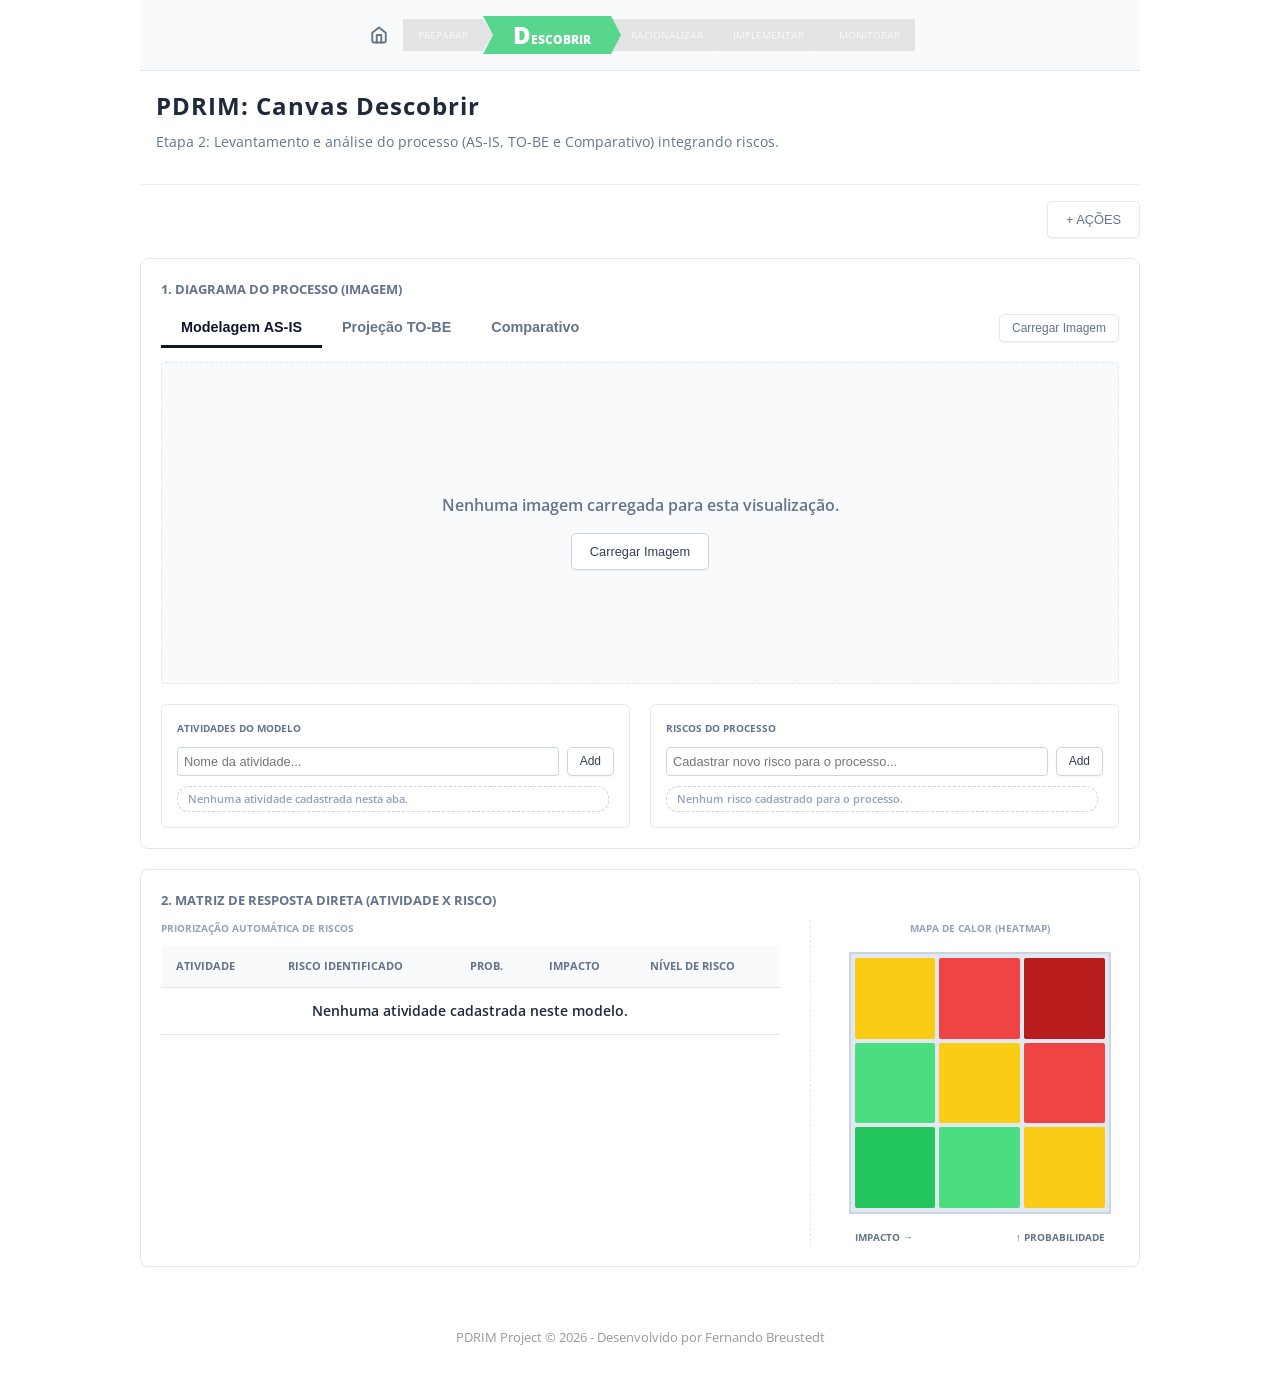
==== descobrir.html @ 2c753af5 "Include Descobrir artefact." ====
<!DOCTYPE html>
<html lang="pt-br">
<head>
    <meta charset="UTF-8">
    <meta name="viewport" content="width=device-width, initial-scale=1.0">
    <title>PDRIM - Canvas Descobrir</title>
    <link rel="stylesheet" href="css/style.css">
    <link href="https://fonts.googleapis.com/css2?family=Segoe+UI&family=Open+Sans:wght@300;400;600&display=swap" rel="stylesheet">
</head>
<body>
    <nav class="breadcrumbs">
        <a href="index.html" class="bc-home" title="Página Inicial">
            <svg width="18" height="18" viewBox="0 0 24 24" fill="none" stroke="currentColor" stroke-width="2.5" stroke-linecap="round" stroke-linejoin="round"><path d="M3 9l9-7 9 7v11a2 2 0 0 1-2 2H5a2 2 0 0 1-2-2z"></path><polyline points="9 22 9 12 15 12 15 22"></polyline></svg>
        </a>
        <a href="preparar.html" class="bc-step">Preparar</a>
        <span class="bc-step active">Descobrir</span>
        <a href="racionalizar.html" class="bc-step">Racionalizar</a>
        <a href="implementar.html" class="bc-step">Implementar</a>
        <a href="monitorar.html" class="bc-step">Monitorar</a>
    </nav>

    <header>
        <div class="header-title-container">
            <div>
                <h1>PDRIM: Canvas Descobrir</h1>
                <p>Etapa 2: Levantamento e análise do processo (AS-IS, TO-BE e Comparativo) integrando riscos.</p>
                <p id="header-initiative-name">Iniciativa: <span id="header-initiative-text"></span></p>
            </div>
        </div>
    </header>

    <main class="container">
        <div class="header-controls no-print" id="non-printable-controls">
            <div class="button-group">
                <input type="file" id="import-json-file" accept=".json" style="display:none" onchange="importJSON(event)">
                <div class="dropdown">
                    <button class="btn-main btn-secondary" onclick="toggleDropdown(event)">+ AÇÕES</button>
                    <div class="dropdown-content" id="otherActionsDropdown">
                        <a href="#" onclick="document.getElementById('import-json-file').click(); return false;">Importar Artefato</a>
                        <a href="#" onclick="exportJSON(); return false;">Exportar Artefato</a>
                        <a href="#" onclick="printPage(); return false;">Gerar PDF</a>
                        <a href="#" onclick="zerarArtefato(); return false;" style="color: var(--danger);">Zerar Artefato</a>
                    </div>
                </div>
            </div>
        </div>

        <section class="section full-width mt-20" id="sec-diagram">
            <div class="section-title" style="margin-bottom: 10px;">1. Diagrama do Processo (Imagem)</div>
            
            <div style="display: flex; justify-content: space-between; align-items: center; margin-bottom: 15px;">
                <div class="view-switcher view-switcher-compact no-print" style="margin: 0; border: none;">
                    <button id="btn-view-asis" class="view-tab active" onclick="switchImgView('as-is')">Modelagem AS-IS</button>
                    <button id="btn-view-tobe" class="view-tab" onclick="switchImgView('to-be')">Projeção TO-BE</button>
                    <button id="btn-view-comp" class="view-tab" onclick="switchImgView('compare')">Comparativo</button>
                </div>
                
                <div class="button-group no-print" id="img-mode-controls">
                    <input type="file" id="img-file" accept="image/*" style="display:none" onchange="importImage(event)">
                    <button class="btn-main btn-secondary" style="padding: 6px 12px; font-size: 0.75rem;" onclick="document.getElementById('img-file').click()">Carregar Imagem</button>
                    <button id="btn-remove-img" class="btn-main btn-danger" style="padding: 6px 12px; font-size: 0.75rem; display: none;" onclick="clearImage()">Remover Imagem</button>
                </div>
            </div>
            
            <div id="img-wrapper" style="position: relative; min-height: 300px; border: 1px dashed var(--border-color); background: #f8fafc; border-radius: 4px; overflow: hidden; display: flex; align-items: center; justify-content: center; padding: 10px;">
                <div id="img-overlay-empty" style="text-align: center;">
                    <p style="color: #64748b; font-weight: 600; margin-bottom: 15px;">Nenhuma imagem carregada para esta visualização.</p>
                    <button class="btn-main" style="margin: 0 auto;" onclick="document.getElementById('img-file').click()">Carregar Imagem</button>
                </div>
                <img id="img-display" style="max-width: 100%; max-height: 600px; display: none; object-fit: contain; box-shadow: 0 4px 6px rgba(0,0,0,0.1);" />
            </div>

            <div class="grid-2-cols gap-20 mt-20">
                <div class="help-box" style="margin-top: 0; background: #fff; border: 1px solid var(--border-color);">
                    <div style="display: flex; justify-content: space-between; align-items: center; margin-bottom: 10px;">
                        <b class="field-label" id="activity-panel-title" style="margin-bottom: 0;">Atividades do Modelo</b>
                        <button class="btn-edit-action" id="btn-back-to-activities" style="display: none;" onclick="selectRisk(null)">Ver Todas</button>
                    </div>
                    <div id="activity-add-wrapper" class="input-row no-print" style="margin-bottom: 10px;">
                        <input type="text" id="new-activity-desc" placeholder="Nome da atividade..." class="flex-1" style="padding: 6px; border: 1px solid #cbd5e1; border-radius: 4px; font-size: 0.8rem;" onkeypress="if(event.key==='Enter') addActivity()">
                        <button class="btn-main" style="padding: 6px 12px; font-size: 0.75rem;" onclick="addActivity()">Add</button>
                    </div>
                    <div id="activity-list" class="item-list" style="max-height: 300px; overflow-y: auto; padding-right: 5px;">
                        <span class="empty-msg">Nenhuma atividade cadastrada nesta aba.</span>
                    </div>
                </div>
                <div class="help-box" style="margin-top: 0; background: #fff; border: 1px solid var(--border-color);">
                    <div style="display: flex; justify-content: space-between; align-items: center; margin-bottom: 10px;">
                        <b class="field-label" id="risk-panel-title" style="margin-bottom: 0;">Riscos do Processo</b>
                        <button class="btn-edit-action" id="btn-back-to-bank" style="display: none;" onclick="selectActivity(null)">Ver Todos</button>
                    </div>
                    
                    <div id="risk-bank-container">
                        <div class="input-row no-print" style="margin-bottom: 10px;">
                            <input type="text" id="new-global-risk-desc" placeholder="Cadastrar novo risco para o processo..." class="flex-1" style="padding: 6px; border: 1px solid #cbd5e1; border-radius: 4px; font-size: 0.8rem;" onkeypress="if(event.key==='Enter') addGlobalRisk()">
                            <button class="btn-main" style="padding: 6px 12px; font-size: 0.75rem;" onclick="addGlobalRisk()">Add</button>
                        </div>
                        <div id="global-risk-list" class="item-list" style="max-height: 270px; overflow-y: auto; padding-right: 5px;"></div>
                    </div>

                    <div id="risk-activity-container" style="display: none;">
                        <div style="display: flex; flex-direction: column; gap: 8px; margin-bottom: 10px;">
                            <label style="font-size: 0.75rem; color: #475569; display: flex; align-items: center; gap: 5px; cursor: pointer; font-weight: 600;">
                                <input type="checkbox" id="chk-no-risk" onchange="toggleNoRisk()">
                                Esta atividade NÃO possui riscos
                            </label>
                            <div id="risk-add-wrapper" style="display: flex; flex-direction: column; gap: 8px;">
                                <div class="input-row no-print" style="margin-bottom: 0;">
                                    <input type="text" id="new-risk-desc" placeholder="Cadastrar e vincular novo risco..." class="flex-1" style="padding: 6px; border: 1px solid #cbd5e1; border-radius: 4px; font-size: 0.8rem;" onkeypress="if(event.key==='Enter') addRisk()">
                                    <button class="btn-main" style="padding: 6px 12px; font-size: 0.75rem;" onclick="addRisk()">Novo</button>
                                </div>
                                <div class="input-row no-print" style="margin-bottom: 0;">
                                    <select id="existing-risk-sel" class="flex-1" style="padding: 6px; border: 1px solid #cbd5e1; border-radius: 4px; font-size: 0.8rem;"></select>
                                    <button class="btn-main btn-secondary" style="padding: 6px 12px; font-size: 0.75rem;" onclick="associateRisk()">Vincular</button>
                                </div>
                            </div>
                        </div>
                        <div id="risk-list" class="item-list" style="max-height: 270px; overflow-y: auto; padding-right: 5px;"></div>
                    </div>
                </div>
            </div>
        </section>

        <section class="section full-width mt-20" id="sec-matrix">
            <div class="section-title" style="margin-bottom: 10px;">2. Matriz de Resposta Direta (Atividade X Risco)</div>
            
            <div style="display: grid; grid-template-columns: 2fr 1fr; gap: 30px;">
                <div style="overflow-x: auto;">
                    <b class="field-label-light">Priorização Automática de Riscos</b>
                    <table class="actions-table mt-5">
                        <thead>
                            <tr>
                                <th>Atividade</th>
                                <th>Risco Identificado</th>
                                <th>Prob.</th>
                                <th>Impacto</th>
                                <th>Nível de Risco</th>
                            </tr>
                        </thead>
                        <tbody id="matrix-body"></tbody>
                    </table>
                </div>
                
                <div style="text-align: center; border-left: 1px dashed var(--border-color); padding-left: 30px;">
                    <b class="field-label-light">Mapa de Calor (Heatmap)</b>
                    <div id="heatmap-container" style="display: grid; grid-template-columns: repeat(3, 1fr); grid-template-rows: repeat(3, 1fr); gap: 4px; background: #e2e8f0; border: 2px solid #cbd5e1; padding: 4px; aspect-ratio: 1/1; width: 100%; max-width: 250px; margin: 15px auto;">
                    </div>
                    <div style="display: flex; justify-content: space-between; font-size: 0.65rem; color: #64748b; font-weight: 700; max-width: 250px; margin: 5px auto 0;">
                        <span>IMPACTO &rarr;</span>
                        <span>&uarr; PROBABILIDADE</span>
                    </div>
                </div>
            </div>
        </section>
    </main>

    <footer>
        <p>PDRIM Project &copy; 2026 - Desenvolvido por Fernando Breustedt</p>
    </footer>

    <script src="js/descobrir.js"></script>
</body>
</html>
---- css/style.css ----
:root {
    --bg-color: #ffffff;
    --bg-color: #ffffff;
    --text-color: #555;
    --pastel-blue: #d6eaf8;
    --pastel-green: #e9f7ef;
    --pastel-yellow: #fef9e7;
    --pastel-red: #fdedec;
    --pastel-purple: #f5eef8;
    --primary-soft: #aeb6bf;

    /* Variáveis do Módulo Racionalizar */
    --border-color: #e2e8f0;
    --text-main: #1e293b;
    --dark-accent: #0f172a;
    --color-capacitacao: #f1f5f9;
    --color-mudanca: #fffbeb;
    --color-tecnologia: #eff6ff;
    --color-implantacao: #f0fdf4;
    --color-riscos: #fef2f2;
    --color-metas: #faf5ff;

    /* Cores PDRIM Breadcrumbs */
    --color-p: #5dade2; --color-p-light: #85c1e9;
    --color-d: #58d68d; --color-d-light: #82e0aa;
    --color-r: #f4d03f; --color-r-light: #f7dc6f;
    --color-i: #ec7063; --color-i-light: #f1948a;
    --color-m: #af7ac5; --color-m-light: #c39bd3;
    --color-future: #cbd5e1;

    /* Variáveis do Módulo Preparar */
    --primary: #334155; --accent: #2563eb; --border: #e2e8f0;
    --text: #1e293b; --danger: #991b1b; --success: #166534;

    /* Cores PDRIM Breadcrumbs */
    --color-p: #5dade2; --color-p-light: #85c1e9;
    --color-d: #58d68d; --color-d-light: #82e0aa;
    --color-r: #f4d03f; --color-r-light: #f7dc6f;
    --color-i: #ec7063; --color-i-light: #f1948a;
    --color-m: #af7ac5; --color-m-light: #c39bd3;
    --color-future: #cbd5e1;

    /* Variáveis do Módulo Preparar */
    --primary: #334155; --accent: #2563eb; --border: #e2e8f0;
    --text: #1e293b; --danger: #991b1b; --success: #166534;
}

body {
    font-family: 'Open Sans', sans-serif;
    background-color: var(--bg-color);
    color: var(--text-color);
    margin: 0;
    line-height: 1.6;
}

.container {
    min-width: 600px;
    max-width: 1000px;
    margin: auto;
    padding: 1rem;
}

.container {
    min-width: 600px;
    max-width: 1000px;
    margin: auto;
    padding: 1rem;
}

/* =========================================
   1. LAYOUT GERAL E NAVEGAÇÃO
   ========================================= */
.breadcrumbs {
    display: flex;
    align-items: center;
    justify-content: center;
    padding: 16px 1rem;
    justify-content: center;
    padding: 16px 1rem;
    background-color: #f8fafc;
    border-bottom: 1px solid var(--border-color);
    overflow-x: auto;
    max-width: 1000px;
    margin: 0 auto;
    box-sizing: border-box;
}

.bc-home {
    display: flex;
    align-items: center;
    justify-content: center;
    padding: 0 5px;
    color: #64748b;
    transition: color 0.2s;
    z-index: 10;
}
.bc-home:hover { color: var(--accent); }

.bc-step {
    position: relative;
    display: block;
    line-height: 32px;
    text-align: center;
    height: 32px;
    padding: 0 20px;
    margin-left: -10px;
    color: rgba(255, 255, 255, 0.85) !important;
    text-decoration: none !important;
    font-size: 0.65rem;
    font-weight: 600;
    text-transform: uppercase;
    clip-path: polygon(0 0, calc(100% - 10px) 0, 100% 50%, calc(100% - 10px) 100%, 0 100%, 10px 50%);
    transition: all 0.3s;
    white-space: nowrap;
    filter: saturate(0.6) opacity(0.85);
}

/* Forma de encaixe exato e empilhamento via z-index */
.bc-step:nth-child(2) { z-index: 5; padding: 0 25px 0 15px; margin-left: 10px; clip-path: polygon(0 0, calc(100% - 10px) 0, 100% 50%, calc(100% - 10px) 100%, 0 100%); background-color: var(--color-p-light); }
.bc-step:nth-child(3) { z-index: 4; background-color: var(--color-d-light); }
.bc-step:nth-child(4) { z-index: 3; background-color: var(--color-r-light); }
.bc-step:nth-child(5) { z-index: 2; background-color: var(--color-i-light); }
.bc-step:nth-child(6) { z-index: 1; padding: 0 15px 0 25px; clip-path: polygon(0 0, 100% 0, 100% 100%, 0 100%, 10px 50%); background-color: var(--color-m-light); }

/* Lógica de Cores por Etapa e Estado */
a.bc-step:hover { filter: saturate(1) opacity(1); color: #ffffff !important; }

.bc-step.active:nth-child(2) { background-color: var(--color-p); }
.bc-step.active:nth-child(3) { background-color: var(--color-d); }
.bc-step.active:nth-child(4) { background-color: var(--color-r); }
.bc-step.active:nth-child(5) { background-color: var(--color-i); }
.bc-step.active:nth-child(6) { background-color: var(--color-m); }

.bc-step.active {
    filter: saturate(1) opacity(1) drop-shadow(0px 4px 6px rgba(0,0,0,0.4));
    color: #ffffff !important;
    font-weight: 800;
    z-index: 10 !important;
    height: 38px;
    line-height: 38px;
    padding-left: 30px !important;
    padding-right: 30px !important;
    font-size: 0.75rem;
}

.bc-step.active::first-letter {
    font-size: 1.5rem;
}

/* Etapas sem dados e inativas */
.bc-step:not(.active):not(.has-data) {
    background-color: var(--color-future) !important;
    color: rgba(255, 255, 255, 0.7) !important;
    filter: saturate(0) opacity(0.6);
}
a.bc-step:not(.active):not(.has-data):hover {
    background-color: #94a3b8 !important;
    filter: saturate(0) opacity(0.9);
}
    overflow-x: auto;
    max-width: 1000px;
    margin: 0 auto;
    box-sizing: border-box;
}

.bc-home {
    display: flex;
    align-items: center;
    justify-content: center;
    padding: 0 5px;
    color: #64748b;
    transition: color 0.2s;
    z-index: 10;
}
.bc-home:hover { color: var(--accent); }

.bc-step {
    position: relative;
    display: block;
    line-height: 32px;
    text-align: center;
    height: 32px;
    padding: 0 20px;
    margin-left: -10px;
    color: rgba(255, 255, 255, 0.85) !important;
    text-decoration: none !important;
    font-size: 0.65rem;
    font-weight: 600;
    text-transform: uppercase;
    clip-path: polygon(0 0, calc(100% - 10px) 0, 100% 50%, calc(100% - 10px) 100%, 0 100%, 10px 50%);
    transition: all 0.3s;
    white-space: nowrap;
    filter: saturate(0.6) opacity(0.85);
}

/* Forma de encaixe exato e empilhamento via z-index */
.bc-step:nth-child(2) { z-index: 5; padding: 0 25px 0 15px; margin-left: 10px; clip-path: polygon(0 0, calc(100% - 10px) 0, 100% 50%, calc(100% - 10px) 100%, 0 100%); background-color: var(--color-p-light); }
.bc-step:nth-child(3) { z-index: 4; background-color: var(--color-d-light); }
.bc-step:nth-child(4) { z-index: 3; background-color: var(--color-r-light); }
.bc-step:nth-child(5) { z-index: 2; background-color: var(--color-i-light); }
.bc-step:nth-child(6) { z-index: 1; padding: 0 15px 0 25px; clip-path: polygon(0 0, 100% 0, 100% 100%, 0 100%, 10px 50%); background-color: var(--color-m-light); }

/* Lógica de Cores por Etapa e Estado */
a.bc-step:hover { filter: saturate(1) opacity(1); color: #ffffff !important; }

.bc-step.active:nth-child(2) { background-color: var(--color-p); }
.bc-step.active:nth-child(3) { background-color: var(--color-d); }
.bc-step.active:nth-child(4) { background-color: var(--color-r); }
.bc-step.active:nth-child(5) { background-color: var(--color-i); }
.bc-step.active:nth-child(6) { background-color: var(--color-m); }

.bc-step.active {
    filter: saturate(1) opacity(1) drop-shadow(0px 4px 6px rgba(0,0,0,0.4));
    color: #ffffff !important;
    font-weight: 800;
    z-index: 10 !important;
    height: 38px;
    line-height: 38px;
    padding-left: 30px !important;
    padding-right: 30px !important;
    font-size: 0.75rem;
}

.bc-step.active::first-letter {
    font-size: 1.5rem;
}

/* Etapas sem dados e inativas */
.bc-step:not(.active):not(.has-data) {
    background-color: var(--color-future) !important;
    color: rgba(255, 255, 255, 0.7) !important;
    filter: saturate(0) opacity(0.6);
}
a.bc-step:not(.active):not(.has-data):hover {
    background-color: #94a3b8 !important;
    filter: saturate(0) opacity(0.9);
}

header { text-align: left; padding: 1rem 1rem; background-color: #ffffff; border-bottom: 1px solid #eee; max-width: 1000px; margin: 0 auto; box-sizing: border-box; }
header h1 { margin: 0; color: var(--text-main); font-size: 1.5rem; letter-spacing: 1px; }
header p { margin-top: 5px; font-size: 0.9rem; color: #64748b; }
header #header-initiative-name { margin-bottom: 0; padding-bottom: 0; }
header #header-initiative-name {
    display: none;
    font-weight: 700;
    color: var(--accent);
    margin-top: 5px;
    margin-bottom: 0;
    padding-bottom: 0;
    font-size: 1.1rem;
}

footer {
    text-align: center;
    padding: 2rem;
    font-size: 0.8rem;
    color: #999;
    max-width: 1000px;
    margin: 0 auto;
    box-sizing: border-box;
    max-width: 1000px;
    margin: 0 auto;
    box-sizing: border-box;
}

.page-navigation {
    display: flex;
    justify-content: center;
    align-items: center;
    gap: 20px;
    padding: 10px 0;
    background-color: #fff;
    border-bottom: 1px solid var(--border-color);
}
.btn-nav {
    padding: 8px 16px;
    text-decoration: none;
    font-weight: 600;
    color: var(--text-main);
    border-radius: 5px;
    transition: background-color 0.2s, color 0.2s;
    font-size: 0.85rem;
}
.btn-nav:hover { background-color: #f1f5f9; color: var(--dark-accent); }
.btn-nav.disabled { color: #94a3b8; pointer-events: none; cursor: default; }
.btn-nav.active { color: var(--dark-accent); font-weight: 700; background-color: #f1f5f9; }

/* =========================================
   2. BOTÕES, DROPDOWNS E FORMULÁRIOS COMUNS
   2. BOTÕES, DROPDOWNS E FORMULÁRIOS COMUNS
   ========================================= */
.button-group { display: flex; gap: 10px; flex-wrap: wrap; }
.btn-main { padding: 10px 18px; background: var(--dark-accent); color: white; border: none; border-radius: 5px; font-weight: 100; cursor: pointer; font-size: 0.8rem; display: flex; align-items: center; gap: 8px; transition: opacity 0.3s; text-decoration: none; }
.btn-main { background-color: #ffffff; color: #334155; font-weight: 500; border: 1px solid #cbd5e1; box-shadow: 0 1px 2px rgba(0,0,0,0.05); }
.btn-main:hover { background-color: #e2e8f0; color: #0f172a; border-color: #64748b; opacity: 1; }
.btn-danger { background-color: #ffffff; color: #991b1b; font-weight: 500; border: 1px solid #e2e8f0; box-shadow: 0 1px 2px rgba(0,0,0,0.05); }
.btn-danger:hover { background-color: #fee2e2; color: #7f1d1d; border-color: #f87171; opacity: 1; }
.btn-secondary { background-color: #ffffff; color: #64748b; font-weight: 500; border: 1px solid #e2e8f0; box-shadow: 0 1px 2px rgba(0,0,0,0.05); }
.btn-secondary:hover { background-color: #e2e8f0; color: #334155; border-color: #94a3b8; opacity: 1; }

.btn-edit-action { background: #e2e8f0; border: none; padding: 4px 10px; border-radius: 4px; font-size: 0.65rem; font-weight: 700; cursor: pointer; color: #475569; transition: background 0.2s; }
.btn-edit-action:hover { background: #cbd5e1; }

.dropdown { position: relative; display: inline-block; }
.dropdown-content { display: none; position: absolute; background-color: #fff; min-width: 160px; box-shadow: 0px 8px 16px 0px rgba(0,0,0,0.15); z-index: 10; right: 0; border-radius: 5px; border: 1px solid var(--border-color); overflow: hidden; }
.dropdown { position: relative; display: inline-block; }
.dropdown-content { display: none; position: absolute; background-color: #fff; min-width: 160px; box-shadow: 0px 8px 16px 0px rgba(0,0,0,0.15); z-index: 10; right: 0; border-radius: 5px; border: 1px solid var(--border-color); overflow: hidden; }
.dropdown-content a { color: var(--text-main); padding: 10px 15px; text-decoration: none; display: block; font-size: 0.8rem; font-weight: 600; }
.dropdown-content a:hover { background-color: #f1f5f9; }
.dropdown.show .dropdown-content { display: block; }

/* =========================================
   3. UTILITÁRIOS GLOBAIS E TOASTS
   ========================================= */
.empty-state { text-align: center; padding: 3rem; color: #94a3b8; font-weight: 600; }
.empty-msg { box-shadow: 0 1px 2px rgba(0,0,0,0.05); background: #ffffff; color: #94a3b8; padding: 3px 10px; border-radius: 12px; font-size: 0.7rem; font-weight: 600; display: inline-block; border: 1px dashed #cbd5e1; font-style: normal; }

.hover-trigger { position: relative; }
.hover-trigger .hover-target { position: absolute; top: 8px; right: 8px; z-index: 10; background: rgba(255, 255, 255, 0.95); padding: 4px 6px; border-radius: 4px; box-shadow: 0 2px 4px rgba(0, 0, 0, 0.1); display: flex; gap: 6px; opacity: 0; visibility: hidden; transition: opacity 0.2s, visibility 0.2s; pointer-events: none; }
.hover-trigger:hover .hover-target { opacity: 1; visibility: visible; pointer-events: auto; }

#toast-container { position: fixed; bottom: 20px; right: 20px; z-index: 9999; display: flex; flex-direction: column; gap: 10px; }
.toast { padding: 12px 20px; border-radius: 6px; color: white; font-weight: 600; font-size: 0.85rem; box-shadow: 0 4px 6px rgba(0,0,0,0.1); opacity: 0; transform: translateY(20px); transition: opacity 0.3s, transform 0.3s; display: flex; align-items: center; gap: 10px; }
.toast.show { opacity: 1; transform: translateY(0); }
.toast-error { background-color: #e11d48; }
.toast-warning { background-color: #f59e0b; color: #fff; }
.toast-success { background-color: #10b981; }
.toast-info { background-color: #3b82f6; }
/* =========================================
   3. UTILITÁRIOS GLOBAIS E TOASTS
   ========================================= */
.empty-state { text-align: center; padding: 3rem; color: #94a3b8; font-weight: 600; }
.empty-msg { box-shadow: 0 1px 2px rgba(0,0,0,0.05); background: #ffffff; color: #94a3b8; padding: 3px 10px; border-radius: 12px; font-size: 0.7rem; font-weight: 600; display: inline-block; border: 1px dashed #cbd5e1; font-style: normal; }

.hover-trigger { position: relative; }
.hover-trigger .hover-target { position: absolute; top: 8px; right: 8px; z-index: 10; background: rgba(255, 255, 255, 0.95); padding: 4px 6px; border-radius: 4px; box-shadow: 0 2px 4px rgba(0, 0, 0, 0.1); display: flex; gap: 6px; opacity: 0; visibility: hidden; transition: opacity 0.2s, visibility 0.2s; pointer-events: none; }
.hover-trigger:hover .hover-target { opacity: 1; visibility: visible; pointer-events: auto; }

#toast-container { position: fixed; bottom: 20px; right: 20px; z-index: 9999; display: flex; flex-direction: column; gap: 10px; }
.toast { padding: 12px 20px; border-radius: 6px; color: white; font-weight: 600; font-size: 0.85rem; box-shadow: 0 4px 6px rgba(0,0,0,0.1); opacity: 0; transform: translateY(20px); transition: opacity 0.3s, transform 0.3s; display: flex; align-items: center; gap: 10px; }
.toast.show { opacity: 1; transform: translateY(0); }
.toast-error { background-color: #e11d48; }
.toast-warning { background-color: #f59e0b; color: #fff; }
.toast-success { background-color: #10b981; }
.toast-info { background-color: #3b82f6; }

/* =========================================
   4. COMPONENTES COMPARTILHADOS ENTRE TELAS
      (Abas, Tabelas e Timeline Genérica)
   ========================================= */
/* Abas (Switcher) */
/* =========================================
   4. COMPONENTES COMPARTILHADOS ENTRE TELAS
      (Abas, Tabelas e Timeline Genérica)
   ========================================= */
/* Abas (Switcher) */
.view-switcher { display: flex; border-bottom: 1px solid var(--border-color); margin-top: 20px; }
.view-tab { padding: 10px 20px; cursor: pointer; background: none; border: none; font-size: 0.9rem; font-weight: 600; color: #64748b; border-bottom: 3px solid transparent; margin-bottom: -1px; }
.view-tab.active { color: var(--dark-accent); border-bottom-color: var(--dark-accent); }

/* Tabelas Compartilhadas */
.actions-table { width: 100%; border-collapse: collapse; font-size: 0.85rem; margin-top: 20px; }
.actions-table th, .actions-table td { padding: 12px 15px; text-align: left; border-bottom: 1px solid var(--border-color); vertical-align: middle; }
.actions-table th { font-size: 0.7rem; font-weight: 700; color: #64748b; text-transform: uppercase; background-color: #f8fafc; }
.actions-table td { color: var(--text-main); }
.actions-table .action-row:hover { background-color: #f1f5f9; }
.actions-table th.sortable { cursor: pointer; user-select: none; position: relative; padding-right: 25px; transition: background-color 0.2s; }
.actions-table th.sortable:hover { background-color: #e2e8f0; }
.actions-table .sort-icon { position: absolute; right: 8px; top: 50%; transform: translateY(-50%); font-size: 0.8rem; color: #94a3b8; }
.actions-table th.sortable.sort-asc .sort-icon::after { content: '▲'; color: var(--dark-accent); }
.actions-table th.sortable.sort-desc .sort-icon::after { content: '▼'; color: var(--dark-accent); }
.actions-table th.sortable:not(.sort-asc):not(.sort-desc) .sort-icon::after { content: '↕'; opacity: 0.3; }

/* Container da Timeline (Contorno da Iniciativa) */
#timeline-root, #disp_time_timeline {
    border: 1px solid var(--border-color);
    border-top: 6px solid var(--dark-accent);
    border-bottom: 6px solid var(--dark-accent);
    border-radius: 10px;
    padding: 20px 10px;
    background-color: #fdfdfd;
}

/* Timeline (Estrutura e Eixo Fixo) */
.tm-item { display: flex; align-items: center; position: relative; width: 100%; min-height: 60px; padding: 10px 0; }
.tm-left { width: 20%; text-align: right; padding-right: 40px; box-sizing: border-box; }
/* Container da Timeline (Contorno da Iniciativa) */
#timeline-root, #disp_time_timeline {
    border: 1px solid var(--border-color);
    border-top: 6px solid var(--dark-accent);
    border-bottom: 6px solid var(--dark-accent);
    border-radius: 10px;
    padding: 20px 10px;
    background-color: #fdfdfd;
}

/* Timeline (Estrutura e Eixo Fixo) */
.tm-item { display: flex; align-items: center; position: relative; width: 100%; min-height: 60px; padding: 10px 0; }
.tm-left { width: 20%; text-align: right; padding-right: 40px; box-sizing: border-box; }
.tm-date { font-size: 0.95rem; display: block; }
.tm-date.bound { font-weight: 800; color: var(--dark-accent); }
.tm-date.regular { font-weight: 400; color: #64748b; }
.tm-tag { font-size: 0.6rem; color: #94a3b8; text-transform: uppercase; font-weight: 700; }
.tm-center { position: absolute; left: 20%; width: 2px; top: 0; bottom: 0; background: #cbd5e1; transform: translateX(-50%); z-index: 1; }
.marker { position: absolute; left: 20%; top: 50%; transform: translate(-50%, -50%); z-index: 2; }
.marker { position: absolute; left: 20%; top: 50%; transform: translate(-50%, -50%); z-index: 2; }
.marker.start { width: 16px; height: 16px; border-radius: 50%; background: #fff; border: 2px solid var(--dark-accent); }
.marker.end { width: 18px; height: 18px; border-radius: 50%; background: var(--dark-accent); border: 3px solid #cbd5e1; }
.marker.mid { width: 12px; height: 12px; background: #94a3b8; border-radius: 2px; }
.tm-right { width: 80%; padding-left: 40px; box-sizing: border-box; }

/* Timeline Card Genérico */
.timeline-card { padding: 18px; border-radius: 8px; border: 1px solid rgba(0,0,0,0.05); position: relative; transition: 0.3s; text-align: left; box-shadow: none; margin: 0; }
.marker.mid { width: 12px; height: 12px; background: #94a3b8; border-radius: 2px; }
.tm-right { width: 80%; padding-left: 40px; box-sizing: border-box; }

/* Timeline Card Genérico */
.timeline-card { padding: 18px; border-radius: 8px; border: 1px solid rgba(0,0,0,0.05); position: relative; transition: 0.3s; text-align: left; box-shadow: none; margin: 0; }
.timeline-card:hover { transform: translateY(-3px); box-shadow: 0 4px 6px -1px rgba(0,0,0,0.1); }
.timeline-card .card-title { font-weight: 700; font-size: 1rem; color: #1e293b; display: block; margin-bottom: 8px; padding-right: 140px; }
.timeline-card .card-content { font-size: 0.85rem; line-height: 1.5; color: #475569; text-align: left; }
.timeline-card .btn-more { display: none; background: none; border: none; color: #2563eb; font-size: 0.75rem; font-weight: 700; cursor: pointer; margin-top: 10px; }

/* =========================================
   5. PÁGINA INICIAL (INDEX)
   ========================================= */
.home-header { text-align: center; }
.methodology { text-align: center; margin-bottom: 0; }
.img-fluid { max-width: 100%; height: auto; border-radius: 10px; box-shadow: 0 4px 15px rgb(255, 255, 255); padding: 0; }
.grid-artifacts { display: grid; grid-template-columns: repeat(auto-fit, minmax(180px, 1fr)); gap: 10px; margin-top: 2rem; }
.grid-artifacts .card { background: white; padding: 1rem; border-radius: 15px; text-align: center; transition: transform 0.3s ease; border: 1px solid #f0f0f0; min-width: 180px; width: 180px; box-sizing: border-box; }
.grid-artifacts .card p { font-size: 0.75rem; }
.grid-artifacts .card:hover { transform: translateY(-5px); }
.grid-artifacts .card[data-step="P"] { border-top: 8px solid #5dade2; }
.grid-artifacts .card[data-step="D"] { border-top: 8px solid #58d68d; }
.grid-artifacts .card[data-step="R"] { border-top: 8px solid #f4d03f; }
.grid-artifacts .card[data-step="I"] { border-top: 8px solid #ec7063; }
.grid-artifacts .card[data-step="M"] { border-top: 8px solid #af7ac5; }
.grid-artifacts .card[data-step="P"] .custom-icon { fill: #5dade2; }
.grid-artifacts .card[data-step="D"] .custom-icon { fill: #58d68d; }
.grid-artifacts .card[data-step="R"] .custom-icon { fill: #f4d03f; }
.grid-artifacts .card[data-step="I"] .custom-icon { fill: #ec7063; }
.grid-artifacts .card[data-step="M"] .custom-icon { fill: #af7ac5; }
.grid-artifacts .custom-icon { width: 80px; height: 80px; display: flex; margin: 0 auto 0 auto; }
.grid-artifacts .custom-icon:hover { fill: #000; }
.grid-artifacts .card-links { display: flex; justify-content: center; align-items: center; margin-top: 1.5rem; gap: 6px; flex-wrap: wrap; }
.grid-artifacts .card-links .btn { margin-top: 0; font-size: 0.6rem; padding: 0.4rem 0.4rem; }
.grid-artifacts .btn { display: inline-block; margin-top: 1rem; padding: 0.6rem 1.2rem; background-color: #f0f0f0; color: #666; text-decoration: none; border-radius: 8px; font-size: 0.9rem; transition: background 0.3s; }
.grid-artifacts .btn:hover { background-color: var(--primary-soft); color: white; }
.grid-artifacts .btn[href="#"], .grid-artifacts .btn[href=""], .grid-artifacts .btn:not([href]) { background-color: #fafafa; color: #cccccc; pointer-events: none; }

/* =========================================
   6. MÓDULO PREPARAR (ESPECÍFICOS)
   ========================================= */
.preparar-wrapper { width: 100%; max-width: 1000px; margin: 10px auto 2rem auto; padding: 0 1rem; box-sizing: border-box; font-size: 13px; }
.canvas-grid { display: grid; grid-template-columns: 1fr 1fr; gap: 30px; }
.full-width { grid-column: span 2; }
.section { border: 1px solid var(--border); border-radius: 8px; padding: 20px; background: #fff; position: relative; }
.section-title { font-weight: 700; font-size: 0.8rem; color: #64748b; text-transform: uppercase; margin-bottom: 15px; display: flex; justify-content: space-between; align-items: center; }

.category-block { margin-bottom: 20px; border: 1px solid #f1f5f9; border-radius: 8px; overflow: hidden; }
.category-header { background: #f8fafc; padding: 8px 15px; border-bottom: 1px solid #f1f5f9; font-weight: 700; color: #475569; font-size: 0.75rem; text-transform: uppercase; }
.category-grid { display: grid; grid-template-columns: 1fr 1fr 1fr; gap: 1px; background: #f1f5f9; }
.category-col { background: white; padding: 15px; }
.category-col b { display: block; font-size: 0.65rem; text-transform: uppercase; margin-bottom: 10px; }

.artefact-grid { display: grid; grid-template-columns: repeat(auto-fill, minmax(180px, 1fr)); gap: 10px; margin-top: 10px; }
.artefact-card { background: #fff; border: 1px solid #e2e8f0; padding: 12px; border-radius: 8px; display: flex; align-items: center; gap: 10px; box-shadow: 0 1px 3px rgba(0,0,0,0.05); }
.artefact-icon { font-size: 1.5rem; background: #f1f5f9; width: 40px; height: 40px; display: flex; align-items: center; justify-content: center; border-radius: 6px; }
.artefact-info { flex: 1; font-weight: 600; color: var(--primary); font-size: 0.85rem; }
.mini-card { background: #fff; border: 1px solid #f1f5f9; padding: 10px 14px; border-radius: 6px; box-shadow: 0 1px 2px rgba(0,0,0,0.03); display: flex; justify-content: space-between; align-items: flex-start; }
.editing-card { opacity: 1 !important; filter: none !important; background-color: #fff7ed !important; border: 1px solid #f97316 !important; box-shadow: 0 0 0 1px #f97316 !important; }
.editing-section { border: 2px dashed #f97316 !important; }
.item-list { display: flex; flex-direction: column; gap: 6px; }

.swot-header { display: grid; grid-template-columns: 1fr 1fr; text-align: center; font-weight: 700; font-size: 0.65rem; color: #94a3b8; margin-bottom: 5px; }
.swot-grid { display: grid; grid-template-columns: 1fr 1fr; border: 1px solid var(--border); border-radius: 4px; overflow: hidden; }
.swot-box { padding: 12px; min-height: 100px; border: 0.5px solid var(--border); }
.swot-pos { border-left: 4px solid #bbf7d0; background: #fafdfb; }
.swot-neg { border-left: 4px solid #fecaca; background: #fdfafb; }
.swot-box b { font-size: 0.6rem; color: #94a3b8; text-transform: uppercase; display: block; margin-bottom: 8px; }

.timeline { display: flex; flex-wrap: wrap; gap: 15px; margin-top: 20px; justify-content: center; padding-bottom: 10px; }
.t-step { flex: 1 1 180px; background: #fff; border: 1px solid var(--border); padding: 20px; border-radius: 10px; text-align: center; display: flex; flex-direction: column; gap: 5px; transition: 0.3s; }
.t-step:last-child { border-style: dashed; }
.t-step span { font-size: 0.7rem; color: #94a3b8; font-weight: 600; }
.t-step strong { font-size: 1.1rem; color: var(--primary); text-transform: uppercase; letter-spacing: 0.05em; }
.t-step small { font-size: 0.75rem; color: #94a3b8; }
.t-step b { font-size: 1rem; color: var(--text); font-weight: 700; }
.btn-save-step { background: var(--success); color: white; width: 100%; padding: 12px; margin-top: 10px; border-radius: 6px; font-weight: 700; border: none; cursor: pointer; text-transform: uppercase; letter-spacing: 0.05em; }
.total-box { background: #f1f5f9; padding: 12px 30px; border-radius: 6px; display: inline-block; font-weight: 700; color: #475569; border: 1px solid #cbd5e1; }

.value-prop-box { background: #f0f7ff; border: 1px solid var(--accent); padding: 15px; border-radius: 8px; color: var(--accent); font-weight: 600; font-size: 1rem; text-align: center; margin-top: 20px; display: none; }
.form-box { background: #fff7ed; border: 2px dotted #f97316; padding: 15px; border-radius: 8px; margin-bottom: 15px; display: none; }
.input-row { display: flex; gap: 8px; margin-bottom: 10px; flex-wrap: wrap; }
.preparar-wrapper input, .preparar-wrapper select { padding: 8px; border: 1px solid #cbd5e1; border-radius: 4px; font-size: 0.85rem; }

/* Edição do Cronograma na Timeline e Tabela (Laranja) */
.editing-timeline-card { opacity: 1 !important; filter: none !important; border: 2px solid #f97316 !important; border-left: 6px solid #f97316 !important; background-color: #fff7ed !important; box-shadow: 0 0 8px rgba(249, 115, 22, 0.4) !important; }
.editing-table-row { opacity: 1 !important; filter: none !important; background-color: #fff7ed !important; }
.editing-table-row td, .editing-table-row b { border-top: 2px solid #f97316 !important; border-bottom: 2px solid #f97316 !important; color: #c2410c !important; font-weight: 700 !important; }
.editing-table-row td:first-child { border-left: 2px solid #f97316 !important; }
.editing-table-row td:last-child { border-right: 2px solid #f97316 !important; }

/* Ícone de Status para os Cards */
.status-dot { width: 12px; height: 12px; border-radius: 50%; display: inline-block; transition: 0.2s; }
.status-dot.realizado { background-color: #10b981; box-shadow: 0 0 0 2px #dcfce7; }
.status-dot.andamento { background-color: #f59e0b; box-shadow: 0 0 0 2px #fef3c7; }
.status-dot.pendente { background-color: #94a3b8; box-shadow: 0 0 0 2px #f1f5f9; }
.cat-badge { padding: 2px 6px; border-radius: 4px; font-size: 0.65rem; font-weight: 700; color: var(--text-main); border: 1px solid var(--border-color); text-transform: uppercase; display: inline-block; }

/* Classes do Preparar V9 (Legado Seguro) */
.secao-planejamento { width: 100%; overflow-x: auto; margin-bottom: 2rem; padding-bottom: 10px; }
.secao-planejamento .card-cronograma { min-width: 100%; box-sizing: border-box; }
.secao-partes-interessadas { display: flex; flex-wrap: wrap; gap: 20px; margin-bottom: 2rem; }
.grupo-categoria { flex: 1 1 300px; background: #ffffff; border: 1px solid var(--border-color); border-radius: 8px; padding: 15px; }
.secao-swot { width: 100%; clear: both; margin-top: 1rem; }

/* =========================================
   7. MÓDULO DESCOBRIR (ESPECÍFICOS)
   ========================================= */

/* Estilos específicos para o Canvas Descobrir */
.tag-baixo { background: #dcfce7; color: #166534; }
.tag-medio { background: #fef3c7; color: #92400e; }
.tag-alto { background: #ffedd5; color: #9a3412; }
.tag-critico { background: #fee2e2; color: #991b1b; border: 1px solid #f87171; }

.canvas-grid input[type="text"] {
    border: none;
    background: transparent;
    border-bottom: 1px dashed var(--border);
    padding: 4px;
}

.canvas-grid input[type="text"]:focus {
    outline: none;
    border-bottom: 1px solid var(--accent);
}

#bpmn-container.view-mode .djs-palette { display: none !important; }
#bpmn-container.view-mode .djs-context-pad { display: none !important; }

/* =========================================
   7. MÓDULO RACIONALIZAR (ESPECÍFICOS)
   ========================================= */
.racionalizar { width: 100%; max-width: 1000px; margin: 10px auto 2rem auto; padding: 0 1rem; box-sizing: border-box; display: flex; flex-direction: column; gap: 10px; }
.content-box { background: white; border: 1px solid var(--border-color); border-radius: 8px; padding: 25px; box-shadow: 0 1px 3px rgba(0,0,0,0.1); position: relative; }

#formContainer { display: none; margin-bottom: 20px; background: #f8fafc; border: 2px dotted #ef4444; box-shadow: none; border-radius: 8px; padding: 25px; }
.form-row-1 { display: grid; grid-template-columns: 2fr 1.5fr 1fr 1fr; gap: 12px; margin-bottom: 15px; }
.content-box label { font-size: 0.65rem; font-weight: 700; color: #64748b; text-transform: uppercase; margin-bottom: 4px; display: block; }
.content-box input, .content-box select { padding: 10px; border: 1px solid var(--border-color); border-radius: 4px; font-size: 0.85rem; width: 100%; box-sizing: border-box; }
#editor-wrapper { height: 300px; margin-bottom: 60px; background: white; }

.header-controls { display: flex; flex-direction: row; flex-wrap: wrap; justify-content: space-between; align-items: flex-end; gap: 10px; margin: 0 0 10px 0; width: 100%; box-sizing: border-box; }
.header-controls .button-group { margin-left: auto; }
.racionalizar .header-controls { margin-bottom: 0; }
.control-group { display: flex; flex-direction: column; gap: 5px; }
.control-group label { font-size: 0.75rem; font-weight: 700; color: #64748b; text-transform: uppercase; }
#filter { width: auto; min-width: 220px; padding: 8px; border-radius: 4px; border: 1px solid var(--border-color); box-sizing: border-box; }

.legend-container { display: flex; justify-content: center; flex-wrap: wrap; gap: 20px; padding: 15px; border-top: 1px solid #f1f5f9; margin-top: 10px; background: #fff; width: 100%; box-sizing: border-box; }
.legend-item { display: flex; align-items: center; gap: 8px; font-size: 0.75rem; font-weight: 600; color: #475569; }
.color-box { width: 14px; height: 14px; border-radius: 3px; border: 1px solid #cbd5e1; }

/* Estados de Cores - Timeline Racionalizar */
.timeline-card.realizado { opacity: 1; filter: grayscale(0); border-left: 6px solid #10b981; box-shadow: 0 4px 6px -1px rgba(0,0,0,0.1); }
.timeline-card.andamento { opacity: 1; filter: grayscale(0); border: 2px dashed var(--dark-accent); border-left: 6px solid #f59e0b; }
.timeline-card.pendente { opacity: 0.5; filter: grayscale(0.8); border-left: 6px solid #94a3b8; }
.action-row.realizado { background-color: #f0fdf4; }
.action-row.andamento { background-color: #fefce8; }
.action-row.pendente { background-color: #f8fafc; opacity: 0.8; }
.action-row.realizado td:first-child { border-left: 4px solid #10b981; }
.action-row.andamento td:first-child { border-left: 4px solid #f59e0b; }
.action-row.pendente td:first-child { border-left: 4px solid #94a3b8; }

/* Checkbox de Exclusão e Ações em Massa */
/* Checkbox de Exclusão e Ações em Massa */
.delete-checkbox { display: none; margin-right: 10px; width: 18px; height: 18px; cursor: pointer; vertical-align: middle; }
.delete-mode .delete-checkbox { display: inline-block; }
.delete-checkbox-header { display: none; }
.bulk-actions { display: none; gap: 10px; margin-bottom: 15px; padding: 15px; background: #fff1f2; border-radius: 6px; border: 1px solid #fecaca; }
.delete-mode .bulk-actions { display: flex; }

/* Efeito de Ofuscamento durante a Edição e Classes de Exclusão (Vermelho) */
.deleting-card { opacity: 1 !important; filter: none !important; background-color: #fef2f2 !important; border: 1px solid #ef4444 !important; box-shadow: 0 0 0 1px #ef4444 !important; }
.deleting-timeline-card { opacity: 1 !important; filter: none !important; border: 2px solid #ef4444 !important; border-left: 6px solid #ef4444 !important; background-color: #fef2f2 !important; box-shadow: 0 0 8px rgba(239, 68, 68, 0.4) !important; }
.deleting-table-row { opacity: 1 !important; filter: none !important; background-color: #fef2f2 !important; }
.deleting-table-row td, .deleting-table-row b { border-top: 2px solid #ef4444 !important; border-bottom: 2px solid #ef4444 !important; color: #b91c1c !important; font-weight: 700 !important; }
.deleting-table-row td:first-child { border-left: 2px solid #ef4444 !important; }
.deleting-table-row td:last-child { border-right: 2px solid #ef4444 !important; }
.deleting-tm-item { opacity: 1 !important; filter: none !important; background-color: #fef2f2 !important; box-shadow: 0 0 0 1px #ef4444, 0 0 8px rgba(239, 68, 68, 0.3) !important; border-radius: 8px; z-index: 10; }
.deleting-end-text { opacity: 1 !important; filter: none !important; color: #ef4444 !important; background: #fef2f2 !important; border: 1px dashed #ef4444 !important; padding: 2px 6px !important; border-radius: 4px !important; font-weight: 700 !important; }

.editing-active .tm-item:not(.editing-tm-item):not(.deleting-tm-item),
.editing-active .action-card-item:not(.editing-card):not(.deleting-card),
.editing-active .action-row:not(.editing-table-row):not(.deleting-table-row) {
    opacity: 0.4 !important;
    filter: grayscale(0.8) !important;
    transition: opacity 0.3s, filter 0.3s;
}
.editing-tm-item { opacity: 1 !important; filter: none !important; background-color: #fff7ed !important; box-shadow: 0 0 0 1px #f97316, 0 0 8px rgba(249, 115, 22, 0.3) !important; border-radius: 8px; z-index: 10; }

/* Efeito de Ofuscamento durante a Edição e Classes de Exclusão (Vermelho) */
.deleting-card { opacity: 1 !important; filter: none !important; background-color: #fef2f2 !important; border: 1px solid #ef4444 !important; box-shadow: 0 0 0 1px #ef4444 !important; }
.deleting-timeline-card { opacity: 1 !important; filter: none !important; border: 2px solid #ef4444 !important; border-left: 6px solid #ef4444 !important; background-color: #fef2f2 !important; box-shadow: 0 0 8px rgba(239, 68, 68, 0.4) !important; }
.deleting-table-row { opacity: 1 !important; filter: none !important; background-color: #fef2f2 !important; }
.deleting-table-row td, .deleting-table-row b { border-top: 2px solid #ef4444 !important; border-bottom: 2px solid #ef4444 !important; color: #b91c1c !important; font-weight: 700 !important; }
.deleting-table-row td:first-child { border-left: 2px solid #ef4444 !important; }
.deleting-table-row td:last-child { border-right: 2px solid #ef4444 !important; }
.deleting-tm-item { opacity: 1 !important; filter: none !important; background-color: #fef2f2 !important; box-shadow: 0 0 0 1px #ef4444, 0 0 8px rgba(239, 68, 68, 0.3) !important; border-radius: 8px; z-index: 10; }
.deleting-end-text { opacity: 1 !important; filter: none !important; color: #ef4444 !important; background: #fef2f2 !important; border: 1px dashed #ef4444 !important; padding: 2px 6px !important; border-radius: 4px !important; font-weight: 700 !important; }

.editing-active .tm-item:not(.editing-tm-item):not(.deleting-tm-item),
.editing-active .action-card-item:not(.editing-card):not(.deleting-card),
.editing-active .action-row:not(.editing-table-row):not(.deleting-table-row) {
    opacity: 0.4 !important;
    filter: grayscale(0.8) !important;
    transition: opacity 0.3s, filter 0.3s;
}
.editing-tm-item { opacity: 1 !important; filter: none !important; background-color: #fff7ed !important; box-shadow: 0 0 0 1px #f97316, 0 0 8px rgba(249, 115, 22, 0.3) !important; border-radius: 8px; z-index: 10; }

.timeline-card .card-actions { position: absolute; right: 15px; top: 15px; display: flex; gap: 8px; align-items: center; }
.status-tag { display: inline-flex; align-items: center; gap: 4px; padding: 4px 10px; border-radius: 12px; font-size: 0.6rem; font-weight: 800; cursor: pointer; text-transform: uppercase; border: 1px solid rgba(0,0,0,0.1); transition: 0.2s; }
.status-tag svg { opacity: 0.6; transition: 0.2s; }
.status-tag:hover svg { opacity: 1; transform: scale(1.1); }
.tag-realizado { background: #dcfce7; color: #166534; }
.tag-andamento { background: #fef3c7; color: #92400e; }
.tag-pendente { background: #f1f5f9; color: #475569; }
.timeline-card .status-select-inline { position: absolute; right: 15px; top: 15px; width: auto; z-index: 50; }
.status-select-inline { font-size: 0.65rem; padding: 2px 6px; border-radius: 4px; border: 1px solid rgba(0,0,0,0.2); outline: none; background: #fff; cursor: pointer; font-weight: 700; color: #475569; text-transform: uppercase; width: auto !important; }

/* =========================================
   8. IMPRESSÃO E GERAÇÃO NATIVA DE PDF
   ========================================= */

/* PDF MODE (Esconde itens interativos temporariamente e solta as quebras de linha para mostrar tudo) */
.pdf-mode .no-print, .pdf-mode .form-box, .pdf-mode button, .pdf-mode #toast-container { display: none !important; }
.pdf-mode .timeline-card { display: block !important; }
.pdf-mode .timeline-text-view { display: none !important; }
.pdf-mode .timeline-card .card-content { display: block !important; }
.status-select-inline { font-size: 0.65rem; padding: 2px 6px; border-radius: 4px; border: 1px solid rgba(0,0,0,0.2); outline: none; background: #fff; cursor: pointer; font-weight: 700; color: #475569; text-transform: uppercase; width: auto !important; }
.pdf-mode .timeline-card .btn-more, .pdf-mode .timeline-card .card-actions, .pdf-mode .delete-checkbox { display: none !important; }

/* =========================================
   10. CLASSES UTILITÁRIAS E ALINHAMENTOS
   ========================================= */
.header-title-container { display: flex; justify-content: space-between; align-items: flex-start; flex-wrap: wrap; gap: 15px; }
.section-header-row { display: flex; justify-content: space-between; align-items: flex-start; width: 100%; }
.section-header-left { flex: 1; padding-right: 20px; }
.section-header-right { text-align: right; margin-left: 20px; display: flex; flex-direction: column; align-items: flex-end; gap: 15px; }

#sec0 { display: flex; flex-direction: column; background: #ffffff; border-top: 4px solid var(--primary); }
.section-title.bordered { margin-bottom: 15px; border-bottom: 1px solid var(--border-color); padding-bottom: 10px; }

.field-label { font-size: 0.65rem; color: #64748b; text-transform: uppercase; display: block; margin-bottom: 8px; font-weight: 700; }
.field-label-light { font-size: 0.65rem; color: #94a3b8; text-transform: uppercase; display: block; margin-bottom: 8px; font-weight: 700; }
.process-name-display { margin: 5px 0 15px 0; font-size: 1.4rem; color: var(--primary); display: block; padding-right: 35px; }

.total-box-container { font-size: 1rem; padding: 15px 30px; margin: 0; display: flex; flex-direction: column; align-items: center; min-width: 220px; }
.total-box-subtitle { margin-top: 10px; font-size: 0.65rem; color: #64748b; text-transform: uppercase; margin-bottom: 5px; font-weight: 700; }
.stk-facil-container { display: flex; flex-wrap: wrap; gap: 5px; justify-content: center; width: 100%; }

.stk-details-section { width: 100%; border-top: 1px solid #e2e8f0; padding-top: 15px; margin-top: 5px; }
.stk-details-toggle { margin-bottom: 12px; cursor: pointer; display: inline-block; }
.stk-simple-grid { display: flex; flex-wrap: wrap; gap: 6px; }
.stk-main-grid { display: none; grid-template-columns: 1fr 1fr 1fr; gap: 0; width: 100%; align-items: start; }

.help-box { margin-top: 15px; border-radius: 6px; padding: 15px; background: #fff; }
.help-box.danger-dashed { border: 1px dashed #ef4444; }
.help-box.accent-dashed { border: 1px dashed var(--accent); background: #f0f7ff; color: var(--dark-accent); }

.grid-2-cols { display: grid; grid-template-columns: 1fr 1fr; gap: 15px; }
.view-switcher-compact { margin-top: 0; margin-bottom: 15px; border-bottom: 1px solid var(--border-color); }
.alert-box-danger { margin-top: 20px; padding: 12px; background: #fffafb; border: 1px solid #fee2e2; border-radius: 6px; color: var(--danger); }
.label-critical { display: flex; align-items: center; gap: 4px; font-size: 0.75rem; font-weight: bold; color: var(--danger); margin-right: 10px; }

.flex-1 { flex: 1; }
.w-60 { width: 60px; }
.w-70 { width: 70px; }
.w-100 { width: 100%; }
.mb-0 { margin-bottom: 0 !important; }
.mb-20 { margin-bottom: 20px; }
.mt-0 { margin-top: 0 !important; }
.mt-5 { margin-top: 5px; }
.mt-15 { margin-top: 15px !important; }
.mt-20 { margin-top: 20px; }
.py-20 { padding-top: 20px; padding-bottom: 20px; }
.gap-20 { gap: 20px; }
.align-center { align-items: center; }
.justify-center { justify-content: center; }
.font-medium { font-weight: 500; }
.overflow-x-auto { overflow-x: auto; }

.action-link { color: var(--accent); text-decoration: underline; text-underline-offset: 2px; cursor: pointer; font-weight: 600; transition: color 0.2s; }
.action-link:hover { color: var(--dark-accent); }

/* Ajustes Globais da Impressora */
@media print {
    body { -webkit-print-color-adjust: exact !important; print-color-adjust: exact !important; }
    .no-print, .form-box, .hover-target, button, .breadcrumbs, #toast-container { display: none !important; }
    .timeline-card { display: block !important; }
    .timeline-text-view { display: none !important; }
    .timeline-card .card-content { display: block !important; }
    .timeline-card .btn-more, .timeline-card .card-actions, .delete-checkbox { display: none !important; }
    .container, .preparar-wrapper, .racionalizar { max-width: 100% !important; margin: 0 !important; padding: 0 !important; }
    
    .section, .content-box, .timeline-card, .t-step { break-inside: avoid; page-break-inside: avoid; }
}

/* =========================================
   9. HTML Standardization & Cleanup
   ========================================= */

/* --- racionalizar.html --- */
#views-container { margin-top: 20px; }
.view-switcher.racionalizar-switcher { display: flex; justify-content: space-between; align-items: flex-end; margin-top: 0; }

/* Ajustes Globais da Impressora */
@media print {
    body { -webkit-print-color-adjust: exact !important; print-color-adjust: exact !important; }
    .no-print, .form-box, .hover-target, button, .breadcrumbs, #toast-container { display: none !important; }
    .timeline-card { display: block !important; }
    .timeline-text-view { display: none !important; }
    .timeline-card .card-content { display: block !important; }
    .timeline-card .btn-more, .timeline-card .card-actions, .delete-checkbox { display: none !important; }
    .container, .preparar-wrapper, .racionalizar { max-width: 100% !important; margin: 0 !important; padding: 0 !important; }
    
    .section, .content-box, .timeline-card, .t-step { break-inside: avoid; page-break-inside: avoid; }
}

/* =========================================
   9. HTML Standardization & Cleanup
   ========================================= */

/* --- racionalizar.html --- */
#views-container { margin-top: 20px; }
.view-switcher.racionalizar-switcher { display: flex; justify-content: space-between; align-items: flex-end; margin-top: 0; }

.preparar-wrapper textarea { padding: 8px; border: 1px solid #cbd5e1; border-radius: 4px; font-size: 0.85rem; font-family: inherit; resize: vertical; }
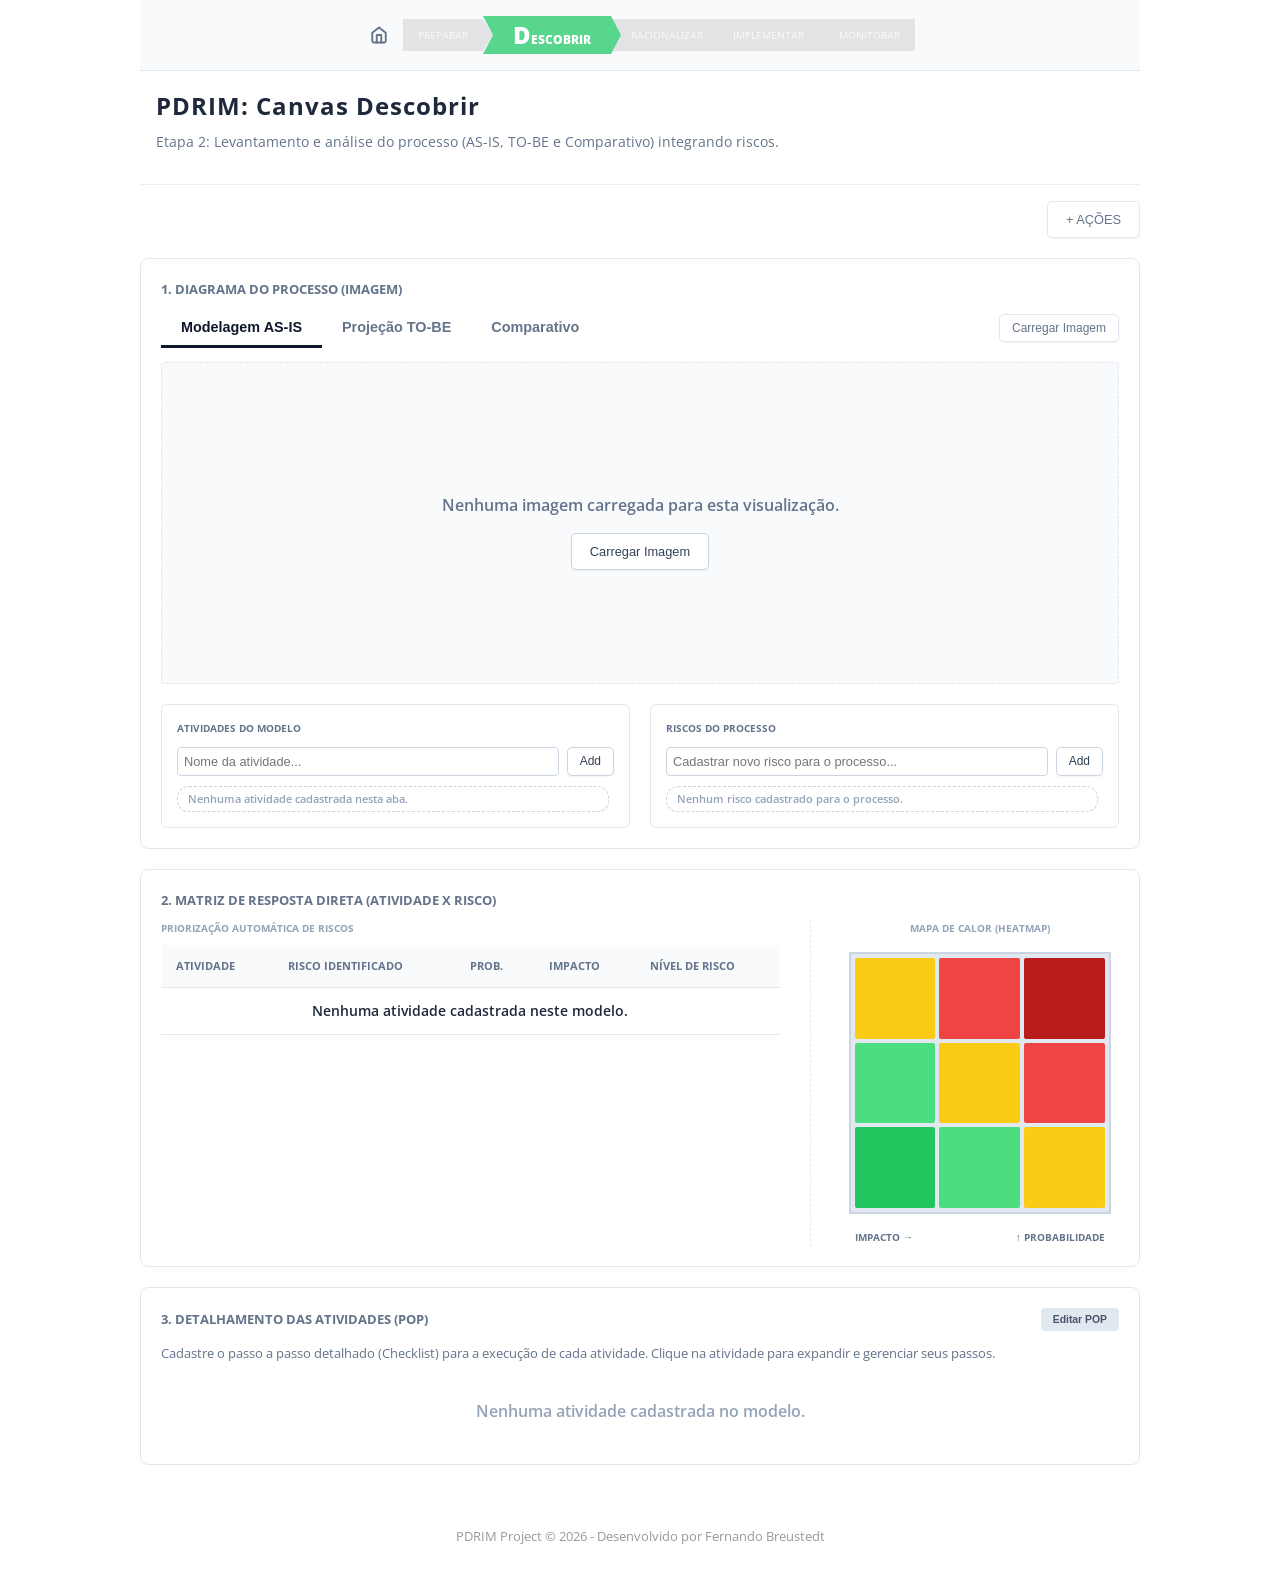
==== commit eec43bdd: "NEW: include POPs on Descobrir" ====
--- a/descobrir.html
+++ b/descobrir.html
@@ -74,11 +74,18 @@
                 <div class="help-box" style="margin-top: 0; background: #fff; border: 1px solid var(--border-color);">
                     <div style="display: flex; justify-content: space-between; align-items: center; margin-bottom: 10px;">
                         <b class="field-label" id="activity-panel-title" style="margin-bottom: 0;">Atividades do Modelo</b>
-                        <button class="btn-edit-action" id="btn-back-to-activities" style="display: none;" onclick="selectRisk(null)">Ver Todas</button>
+                        <div style="display: flex; gap: 5px;">
+                            <button class="btn-edit-action" id="btn-link-all-acts" style="display: none;" onclick="linkRiskToAllActs()">Vincular a Todas</button>
+                            <button class="btn-edit-action" id="btn-back-to-activities" style="display: none;" onclick="selectRisk(null)">Ver Todas</button>
+                        </div>
                     </div>
                     <div id="activity-add-wrapper" class="input-row no-print" style="margin-bottom: 10px;">
                         <input type="text" id="new-activity-desc" placeholder="Nome da atividade..." class="flex-1" style="padding: 6px; border: 1px solid #cbd5e1; border-radius: 4px; font-size: 0.8rem;" onkeypress="if(event.key==='Enter') addActivity()">
                         <button class="btn-main" style="padding: 6px 12px; font-size: 0.75rem;" onclick="addActivity()">Add</button>
+                    </div>
+                    <div id="activity-link-wrapper" class="input-row no-print" style="display: none; margin-bottom: 10px;">
+                        <select id="existing-act-sel" class="flex-1" style="padding: 6px; border: 1px solid #cbd5e1; border-radius: 4px; font-size: 0.8rem;"></select>
+                        <button class="btn-main btn-secondary" style="padding: 6px 12px; font-size: 0.75rem;" onclick="associateActivity()">Vincular</button>
                     </div>
                     <div id="activity-list" class="item-list" style="max-height: 300px; overflow-y: auto; padding-right: 5px;">
                         <span class="empty-msg">Nenhuma atividade cadastrada nesta aba.</span>
@@ -87,7 +94,10 @@
                 <div class="help-box" style="margin-top: 0; background: #fff; border: 1px solid var(--border-color);">
                     <div style="display: flex; justify-content: space-between; align-items: center; margin-bottom: 10px;">
                         <b class="field-label" id="risk-panel-title" style="margin-bottom: 0;">Riscos do Processo</b>
-                        <button class="btn-edit-action" id="btn-back-to-bank" style="display: none;" onclick="selectActivity(null)">Ver Todos</button>
+                        <div style="display: flex; gap: 5px;">
+                            <button class="btn-edit-action" id="btn-link-all-risks" style="display: none;" onclick="linkActToAllRisks()">Vincular a Todos</button>
+                            <button class="btn-edit-action" id="btn-back-to-bank" style="display: none;" onclick="selectActivity(null)">Ver Todos</button>
+                        </div>
                     </div>
                     
                     <div id="risk-bank-container">
@@ -152,6 +162,20 @@
                 </div>
             </div>
         </section>
+
+        <section class="section full-width mt-20" id="sec-pop">
+            <div class="section-title" style="margin-bottom: 10px; display: flex; justify-content: space-between; align-items: center;">
+                3. Detalhamento das Atividades (POP)
+                <button class="btn-edit-action no-print" onclick="togglePopEditMode()" id="btn-edit-pop" style="padding: 6px 12px;">Editar POP</button>
+            </div>
+            <p class="no-print" style="font-size: 0.8rem; color: #64748b; margin-bottom: 15px;">Cadastre o passo a passo detalhado (Checklist) para a execução de cada atividade. Clique na atividade para expandir e gerenciar seus passos.</p>
+            
+            <!-- Visualização Interativa (Oculta na impressão) -->
+            <div id="pop-tree-container" class="no-print"></div>
+
+            <!-- Visualização para Impressão/PDF (Oculta na tela) -->
+            <div id="pop-print-container" style="display: none;"></div>
+        </section>
     </main>
 
     <footer>
--- a/css/style.css
+++ b/css/style.css
@@ -1,5 +1,4 @@
 :root {
-    --bg-color: #ffffff;
     --bg-color: #ffffff;
     --text-color: #555;
     --pastel-blue: #d6eaf8;
@@ -31,18 +30,6 @@
     /* Variáveis do Módulo Preparar */
     --primary: #334155; --accent: #2563eb; --border: #e2e8f0;
     --text: #1e293b; --danger: #991b1b; --success: #166534;
-
-    /* Cores PDRIM Breadcrumbs */
-    --color-p: #5dade2; --color-p-light: #85c1e9;
-    --color-d: #58d68d; --color-d-light: #82e0aa;
-    --color-r: #f4d03f; --color-r-light: #f7dc6f;
-    --color-i: #ec7063; --color-i-light: #f1948a;
-    --color-m: #af7ac5; --color-m-light: #c39bd3;
-    --color-future: #cbd5e1;
-
-    /* Variáveis do Módulo Preparar */
-    --primary: #334155; --accent: #2563eb; --border: #e2e8f0;
-    --text: #1e293b; --danger: #991b1b; --success: #166534;
 }
 
 body {
@@ -60,23 +47,14 @@
     padding: 1rem;
 }
 
-.container {
-    min-width: 600px;
-    max-width: 1000px;
-    margin: auto;
-    padding: 1rem;
-}
-
 /* =========================================
    1. LAYOUT GERAL E NAVEGAÇÃO
    ========================================= */
 .breadcrumbs {
     display: flex;
     align-items: center;
-    justify-content: center;
     padding: 16px 1rem;
     justify-content: center;
-    padding: 16px 1rem;
     background-color: #f8fafc;
     border-bottom: 1px solid var(--border-color);
     overflow-x: auto;
@@ -157,89 +135,10 @@
     background-color: #94a3b8 !important;
     filter: saturate(0) opacity(0.9);
 }
-    overflow-x: auto;
-    max-width: 1000px;
-    margin: 0 auto;
-    box-sizing: border-box;
-}
-
-.bc-home {
-    display: flex;
-    align-items: center;
-    justify-content: center;
-    padding: 0 5px;
-    color: #64748b;
-    transition: color 0.2s;
-    z-index: 10;
-}
-.bc-home:hover { color: var(--accent); }
-
-.bc-step {
-    position: relative;
-    display: block;
-    line-height: 32px;
-    text-align: center;
-    height: 32px;
-    padding: 0 20px;
-    margin-left: -10px;
-    color: rgba(255, 255, 255, 0.85) !important;
-    text-decoration: none !important;
-    font-size: 0.65rem;
-    font-weight: 600;
-    text-transform: uppercase;
-    clip-path: polygon(0 0, calc(100% - 10px) 0, 100% 50%, calc(100% - 10px) 100%, 0 100%, 10px 50%);
-    transition: all 0.3s;
-    white-space: nowrap;
-    filter: saturate(0.6) opacity(0.85);
-}
-
-/* Forma de encaixe exato e empilhamento via z-index */
-.bc-step:nth-child(2) { z-index: 5; padding: 0 25px 0 15px; margin-left: 10px; clip-path: polygon(0 0, calc(100% - 10px) 0, 100% 50%, calc(100% - 10px) 100%, 0 100%); background-color: var(--color-p-light); }
-.bc-step:nth-child(3) { z-index: 4; background-color: var(--color-d-light); }
-.bc-step:nth-child(4) { z-index: 3; background-color: var(--color-r-light); }
-.bc-step:nth-child(5) { z-index: 2; background-color: var(--color-i-light); }
-.bc-step:nth-child(6) { z-index: 1; padding: 0 15px 0 25px; clip-path: polygon(0 0, 100% 0, 100% 100%, 0 100%, 10px 50%); background-color: var(--color-m-light); }
-
-/* Lógica de Cores por Etapa e Estado */
-a.bc-step:hover { filter: saturate(1) opacity(1); color: #ffffff !important; }
-
-.bc-step.active:nth-child(2) { background-color: var(--color-p); }
-.bc-step.active:nth-child(3) { background-color: var(--color-d); }
-.bc-step.active:nth-child(4) { background-color: var(--color-r); }
-.bc-step.active:nth-child(5) { background-color: var(--color-i); }
-.bc-step.active:nth-child(6) { background-color: var(--color-m); }
-
-.bc-step.active {
-    filter: saturate(1) opacity(1) drop-shadow(0px 4px 6px rgba(0,0,0,0.4));
-    color: #ffffff !important;
-    font-weight: 800;
-    z-index: 10 !important;
-    height: 38px;
-    line-height: 38px;
-    padding-left: 30px !important;
-    padding-right: 30px !important;
-    font-size: 0.75rem;
-}
-
-.bc-step.active::first-letter {
-    font-size: 1.5rem;
-}
-
-/* Etapas sem dados e inativas */
-.bc-step:not(.active):not(.has-data) {
-    background-color: var(--color-future) !important;
-    color: rgba(255, 255, 255, 0.7) !important;
-    filter: saturate(0) opacity(0.6);
-}
-a.bc-step:not(.active):not(.has-data):hover {
-    background-color: #94a3b8 !important;
-    filter: saturate(0) opacity(0.9);
-}
 
 header { text-align: left; padding: 1rem 1rem; background-color: #ffffff; border-bottom: 1px solid #eee; max-width: 1000px; margin: 0 auto; box-sizing: border-box; }
 header h1 { margin: 0; color: var(--text-main); font-size: 1.5rem; letter-spacing: 1px; }
 header p { margin-top: 5px; font-size: 0.9rem; color: #64748b; }
-header #header-initiative-name { margin-bottom: 0; padding-bottom: 0; }
 header #header-initiative-name {
     display: none;
     font-weight: 700;
@@ -258,9 +157,6 @@
     max-width: 1000px;
     margin: 0 auto;
     box-sizing: border-box;
-    max-width: 1000px;
-    margin: 0 auto;
-    box-sizing: border-box;
 }
 
 .page-navigation {
@@ -287,11 +183,9 @@
 
 /* =========================================
    2. BOTÕES, DROPDOWNS E FORMULÁRIOS COMUNS
-   2. BOTÕES, DROPDOWNS E FORMULÁRIOS COMUNS
    ========================================= */
 .button-group { display: flex; gap: 10px; flex-wrap: wrap; }
-.btn-main { padding: 10px 18px; background: var(--dark-accent); color: white; border: none; border-radius: 5px; font-weight: 100; cursor: pointer; font-size: 0.8rem; display: flex; align-items: center; gap: 8px; transition: opacity 0.3s; text-decoration: none; }
-.btn-main { background-color: #ffffff; color: #334155; font-weight: 500; border: 1px solid #cbd5e1; box-shadow: 0 1px 2px rgba(0,0,0,0.05); }
+.btn-main { padding: 10px 18px; border-radius: 5px; cursor: pointer; font-size: 0.8rem; display: flex; align-items: center; gap: 8px; transition: opacity 0.3s; text-decoration: none; background-color: #ffffff; color: #334155; font-weight: 500; border: 1px solid #cbd5e1; box-shadow: 0 1px 2px rgba(0,0,0,0.05); }
 .btn-main:hover { background-color: #e2e8f0; color: #0f172a; border-color: #64748b; opacity: 1; }
 .btn-danger { background-color: #ffffff; color: #991b1b; font-weight: 500; border: 1px solid #e2e8f0; box-shadow: 0 1px 2px rgba(0,0,0,0.05); }
 .btn-danger:hover { background-color: #fee2e2; color: #7f1d1d; border-color: #f87171; opacity: 1; }
@@ -301,8 +195,6 @@
 .btn-edit-action { background: #e2e8f0; border: none; padding: 4px 10px; border-radius: 4px; font-size: 0.65rem; font-weight: 700; cursor: pointer; color: #475569; transition: background 0.2s; }
 .btn-edit-action:hover { background: #cbd5e1; }
 
-.dropdown { position: relative; display: inline-block; }
-.dropdown-content { display: none; position: absolute; background-color: #fff; min-width: 160px; box-shadow: 0px 8px 16px 0px rgba(0,0,0,0.15); z-index: 10; right: 0; border-radius: 5px; border: 1px solid var(--border-color); overflow: hidden; }
 .dropdown { position: relative; display: inline-block; }
 .dropdown-content { display: none; position: absolute; background-color: #fff; min-width: 160px; box-shadow: 0px 8px 16px 0px rgba(0,0,0,0.15); z-index: 10; right: 0; border-radius: 5px; border: 1px solid var(--border-color); overflow: hidden; }
 .dropdown-content a { color: var(--text-main); padding: 10px 15px; text-decoration: none; display: block; font-size: 0.8rem; font-weight: 600; }
@@ -326,29 +218,7 @@
 .toast-warning { background-color: #f59e0b; color: #fff; }
 .toast-success { background-color: #10b981; }
 .toast-info { background-color: #3b82f6; }
-/* =========================================
-   3. UTILITÁRIOS GLOBAIS E TOASTS
-   ========================================= */
-.empty-state { text-align: center; padding: 3rem; color: #94a3b8; font-weight: 600; }
-.empty-msg { box-shadow: 0 1px 2px rgba(0,0,0,0.05); background: #ffffff; color: #94a3b8; padding: 3px 10px; border-radius: 12px; font-size: 0.7rem; font-weight: 600; display: inline-block; border: 1px dashed #cbd5e1; font-style: normal; }
-
-.hover-trigger { position: relative; }
-.hover-trigger .hover-target { position: absolute; top: 8px; right: 8px; z-index: 10; background: rgba(255, 255, 255, 0.95); padding: 4px 6px; border-radius: 4px; box-shadow: 0 2px 4px rgba(0, 0, 0, 0.1); display: flex; gap: 6px; opacity: 0; visibility: hidden; transition: opacity 0.2s, visibility 0.2s; pointer-events: none; }
-.hover-trigger:hover .hover-target { opacity: 1; visibility: visible; pointer-events: auto; }
-
-#toast-container { position: fixed; bottom: 20px; right: 20px; z-index: 9999; display: flex; flex-direction: column; gap: 10px; }
-.toast { padding: 12px 20px; border-radius: 6px; color: white; font-weight: 600; font-size: 0.85rem; box-shadow: 0 4px 6px rgba(0,0,0,0.1); opacity: 0; transform: translateY(20px); transition: opacity 0.3s, transform 0.3s; display: flex; align-items: center; gap: 10px; }
-.toast.show { opacity: 1; transform: translateY(0); }
-.toast-error { background-color: #e11d48; }
-.toast-warning { background-color: #f59e0b; color: #fff; }
-.toast-success { background-color: #10b981; }
-.toast-info { background-color: #3b82f6; }
-
-/* =========================================
-   4. COMPONENTES COMPARTILHADOS ENTRE TELAS
-      (Abas, Tabelas e Timeline Genérica)
-   ========================================= */
-/* Abas (Switcher) */
+
 /* =========================================
    4. COMPONENTES COMPARTILHADOS ENTRE TELAS
       (Abas, Tabelas e Timeline Genérica)
@@ -384,33 +254,14 @@
 /* Timeline (Estrutura e Eixo Fixo) */
 .tm-item { display: flex; align-items: center; position: relative; width: 100%; min-height: 60px; padding: 10px 0; }
 .tm-left { width: 20%; text-align: right; padding-right: 40px; box-sizing: border-box; }
-/* Container da Timeline (Contorno da Iniciativa) */
-#timeline-root, #disp_time_timeline {
-    border: 1px solid var(--border-color);
-    border-top: 6px solid var(--dark-accent);
-    border-bottom: 6px solid var(--dark-accent);
-    border-radius: 10px;
-    padding: 20px 10px;
-    background-color: #fdfdfd;
-}
-
-/* Timeline (Estrutura e Eixo Fixo) */
-.tm-item { display: flex; align-items: center; position: relative; width: 100%; min-height: 60px; padding: 10px 0; }
-.tm-left { width: 20%; text-align: right; padding-right: 40px; box-sizing: border-box; }
 .tm-date { font-size: 0.95rem; display: block; }
 .tm-date.bound { font-weight: 800; color: var(--dark-accent); }
 .tm-date.regular { font-weight: 400; color: #64748b; }
 .tm-tag { font-size: 0.6rem; color: #94a3b8; text-transform: uppercase; font-weight: 700; }
 .tm-center { position: absolute; left: 20%; width: 2px; top: 0; bottom: 0; background: #cbd5e1; transform: translateX(-50%); z-index: 1; }
 .marker { position: absolute; left: 20%; top: 50%; transform: translate(-50%, -50%); z-index: 2; }
-.marker { position: absolute; left: 20%; top: 50%; transform: translate(-50%, -50%); z-index: 2; }
 .marker.start { width: 16px; height: 16px; border-radius: 50%; background: #fff; border: 2px solid var(--dark-accent); }
 .marker.end { width: 18px; height: 18px; border-radius: 50%; background: var(--dark-accent); border: 3px solid #cbd5e1; }
-.marker.mid { width: 12px; height: 12px; background: #94a3b8; border-radius: 2px; }
-.tm-right { width: 80%; padding-left: 40px; box-sizing: border-box; }
-
-/* Timeline Card Genérico */
-.timeline-card { padding: 18px; border-radius: 8px; border: 1px solid rgba(0,0,0,0.05); position: relative; transition: 0.3s; text-align: left; box-shadow: none; margin: 0; }
 .marker.mid { width: 12px; height: 12px; background: #94a3b8; border-radius: 2px; }
 .tm-right { width: 80%; padding-left: 40px; box-sizing: border-box; }
 
@@ -519,8 +370,6 @@
 /* =========================================
    7. MÓDULO DESCOBRIR (ESPECÍFICOS)
    ========================================= */
-
-/* Estilos específicos para o Canvas Descobrir */
 .tag-baixo { background: #dcfce7; color: #166534; }
 .tag-medio { background: #fef3c7; color: #92400e; }
 .tag-alto { background: #ffedd5; color: #9a3412; }
@@ -532,11 +381,87 @@
     border-bottom: 1px dashed var(--border);
     padding: 4px;
 }
-
 .canvas-grid input[type="text"]:focus {
     outline: none;
     border-bottom: 1px solid var(--accent);
 }
+
+/* Hierarquia de Z-Index para visualização do POP Flutuante sobrepondo tudo */
+.pop-group-container { position: relative; z-index: 1; }
+.pop-group-container:hover { z-index: 10; }
+
+.pop-act-container { position: relative; z-index: 1; }
+.pop-act-container:hover { z-index: 20; }
+
+/* Botões de checklist para os POPs (Descobrir) */
+.pop-step-row {
+    position: relative;
+    z-index: 1;
+    transition: background-color 0.3s, border-color 0.3s;
+}
+.pop-step-row:hover {
+    z-index: 30;
+}
+
+/* Esmaece itens já clicados para dar destaque nos faltantes */
+.pop-step-row.status-sim,
+.pop-step-row.status-nao,
+.pop-step-row.status-na {
+    opacity: 0.5;
+    filter: grayscale(0.5);
+}
+.pop-step-row.status-sim:hover,
+.pop-step-row.status-nao:hover,
+.pop-step-row.status-na:hover {
+    opacity: 1;
+    filter: grayscale(0);
+}
+
+.pop-step-row.status-sim { background-color: #f0fdf4 !important; border-color: #bbf7d0 !important; }
+.pop-step-row.status-nao { background-color: #fef2f2 !important; border-color: #fecaca !important; }
+.pop-step-row.status-na { background-color: #f8fafc !important; border-color: #e2e8f0 !important; }
+
+.pop-step-row.dragging { opacity: 0.5; }
+.pop-step-row.drag-over { border-top: 2px dashed var(--accent) !important; padding-top: 7px !important; }
+.pop-drag-handle { cursor: grab; color: #94a3b8; font-size: 1.2rem; margin-right: 8px; user-select: none; transition: color 0.2s; }
+.pop-drag-handle:hover { color: var(--dark-accent); }
+.pop-drag-handle:active { cursor: grabbing; }
+
+.media-hover-trigger { position: relative; display: inline-flex; align-items: center; cursor: pointer; color: var(--accent); }
+.media-preview-box {
+    display: none; position: absolute; bottom: 120%; left: 50%; transform: translateX(-50%);
+    background: #fff; border: 1px solid #cbd5e1; box-shadow: 0 10px 25px rgba(0,0,0,0.2);
+    padding: 5px; z-index: 1000; border-radius: 8px;
+    width: 320px;
+}
+.media-hover-trigger:hover .media-preview-box { display: block; }
+.media-preview-box::after {
+    content: ''; position: absolute; top: 100%; left: 50%; transform: translateX(-50%);
+    border-width: 8px; border-style: solid; border-color: #cbd5e1 transparent transparent transparent;
+}
+.media-preview-box iframe { width: 100%; height: 180px; border: none; border-radius: 4px; background: #000; }
+.media-preview-box video { width: 100%; max-height: 200px; border-radius: 4px; background: #000; }
+.media-preview-box img { max-width: 100%; max-height: 200px; object-fit: contain; border-radius: 4px; }
+
+/* Drag & Drop das Atividades para os Grupos de Etapas */
+.dragging-act { opacity: 0.5; transform: scale(0.98); }
+.drag-over-group { border: 2px dashed var(--accent) !important; background-color: #f0f7ff !important; }
+
+.pop-status-btn {
+    font-size: 0.65rem;
+    padding: 3px 8px;
+    border-radius: 12px;
+    border: 1px solid #cbd5e1;
+    background: #fff;
+    color: #64748b;
+    cursor: pointer;
+    font-weight: 600;
+    transition: all 0.2s;
+}
+.pop-status-btn:hover { background: #f1f5f9; }
+.pop-status-btn.active-sim { background: #22c55e; color: #fff; border-color: #22c55e; }
+.pop-status-btn.active-nao { background: #ef4444; color: #fff; border-color: #ef4444; }
+.pop-status-btn.active-na { background: #64748b; color: #fff; border-color: #64748b; }
 
 #bpmn-container.view-mode .djs-palette { display: none !important; }
 #bpmn-container.view-mode .djs-context-pad { display: none !important; }
@@ -576,10 +501,8 @@
 .action-row.pendente td:first-child { border-left: 4px solid #94a3b8; }
 
 /* Checkbox de Exclusão e Ações em Massa */
-/* Checkbox de Exclusão e Ações em Massa */
 .delete-checkbox { display: none; margin-right: 10px; width: 18px; height: 18px; cursor: pointer; vertical-align: middle; }
 .delete-mode .delete-checkbox { display: inline-block; }
-.delete-checkbox-header { display: none; }
 .bulk-actions { display: none; gap: 10px; margin-bottom: 15px; padding: 15px; background: #fff1f2; border-radius: 6px; border: 1px solid #fecaca; }
 .delete-mode .bulk-actions { display: flex; }
 
@@ -602,25 +525,6 @@
 }
 .editing-tm-item { opacity: 1 !important; filter: none !important; background-color: #fff7ed !important; box-shadow: 0 0 0 1px #f97316, 0 0 8px rgba(249, 115, 22, 0.3) !important; border-radius: 8px; z-index: 10; }
 
-/* Efeito de Ofuscamento durante a Edição e Classes de Exclusão (Vermelho) */
-.deleting-card { opacity: 1 !important; filter: none !important; background-color: #fef2f2 !important; border: 1px solid #ef4444 !important; box-shadow: 0 0 0 1px #ef4444 !important; }
-.deleting-timeline-card { opacity: 1 !important; filter: none !important; border: 2px solid #ef4444 !important; border-left: 6px solid #ef4444 !important; background-color: #fef2f2 !important; box-shadow: 0 0 8px rgba(239, 68, 68, 0.4) !important; }
-.deleting-table-row { opacity: 1 !important; filter: none !important; background-color: #fef2f2 !important; }
-.deleting-table-row td, .deleting-table-row b { border-top: 2px solid #ef4444 !important; border-bottom: 2px solid #ef4444 !important; color: #b91c1c !important; font-weight: 700 !important; }
-.deleting-table-row td:first-child { border-left: 2px solid #ef4444 !important; }
-.deleting-table-row td:last-child { border-right: 2px solid #ef4444 !important; }
-.deleting-tm-item { opacity: 1 !important; filter: none !important; background-color: #fef2f2 !important; box-shadow: 0 0 0 1px #ef4444, 0 0 8px rgba(239, 68, 68, 0.3) !important; border-radius: 8px; z-index: 10; }
-.deleting-end-text { opacity: 1 !important; filter: none !important; color: #ef4444 !important; background: #fef2f2 !important; border: 1px dashed #ef4444 !important; padding: 2px 6px !important; border-radius: 4px !important; font-weight: 700 !important; }
-
-.editing-active .tm-item:not(.editing-tm-item):not(.deleting-tm-item),
-.editing-active .action-card-item:not(.editing-card):not(.deleting-card),
-.editing-active .action-row:not(.editing-table-row):not(.deleting-table-row) {
-    opacity: 0.4 !important;
-    filter: grayscale(0.8) !important;
-    transition: opacity 0.3s, filter 0.3s;
-}
-.editing-tm-item { opacity: 1 !important; filter: none !important; background-color: #fff7ed !important; box-shadow: 0 0 0 1px #f97316, 0 0 8px rgba(249, 115, 22, 0.3) !important; border-radius: 8px; z-index: 10; }
-
 .timeline-card .card-actions { position: absolute; right: 15px; top: 15px; display: flex; gap: 8px; align-items: center; }
 .status-tag { display: inline-flex; align-items: center; gap: 4px; padding: 4px 10px; border-radius: 12px; font-size: 0.6rem; font-weight: 800; cursor: pointer; text-transform: uppercase; border: 1px solid rgba(0,0,0,0.1); transition: 0.2s; }
 .status-tag svg { opacity: 0.6; transition: 0.2s; }
@@ -628,20 +532,22 @@
 .tag-realizado { background: #dcfce7; color: #166534; }
 .tag-andamento { background: #fef3c7; color: #92400e; }
 .tag-pendente { background: #f1f5f9; color: #475569; }
+.status-select-inline { font-size: 0.65rem; padding: 2px 6px; border-radius: 4px; border: 1px solid rgba(0,0,0,0.2); outline: none; background: #fff; cursor: pointer; font-weight: 700; color: #475569; text-transform: uppercase; width: auto !important; }
 .timeline-card .status-select-inline { position: absolute; right: 15px; top: 15px; width: auto; z-index: 50; }
-.status-select-inline { font-size: 0.65rem; padding: 2px 6px; border-radius: 4px; border: 1px solid rgba(0,0,0,0.2); outline: none; background: #fff; cursor: pointer; font-weight: 700; color: #475569; text-transform: uppercase; width: auto !important; }
 
 /* =========================================
    8. IMPRESSÃO E GERAÇÃO NATIVA DE PDF
    ========================================= */
-
 /* PDF MODE (Esconde itens interativos temporariamente e solta as quebras de linha para mostrar tudo) */
 .pdf-mode .no-print, .pdf-mode .form-box, .pdf-mode button, .pdf-mode #toast-container { display: none !important; }
 .pdf-mode .timeline-card { display: block !important; }
 .pdf-mode .timeline-text-view { display: none !important; }
 .pdf-mode .timeline-card .card-content { display: block !important; }
-.status-select-inline { font-size: 0.65rem; padding: 2px 6px; border-radius: 4px; border: 1px solid rgba(0,0,0,0.2); outline: none; background: #fff; cursor: pointer; font-weight: 700; color: #475569; text-transform: uppercase; width: auto !important; }
 .pdf-mode .timeline-card .btn-more, .pdf-mode .timeline-card .card-actions, .pdf-mode .delete-checkbox { display: none !important; }
+
+/* PDF MODE (POPs Módulo Descobrir) */
+.pdf-mode .interactive-pop { display: none !important; }
+.pdf-mode #pop-print-container { display: block !important; }
 
 /* =========================================
    10. CLASSES UTILITÁRIAS E ALINHAMENTOS
@@ -712,30 +618,8 @@
 /* =========================================
    9. HTML Standardization & Cleanup
    ========================================= */
-
 /* --- racionalizar.html --- */
 #views-container { margin-top: 20px; }
 .view-switcher.racionalizar-switcher { display: flex; justify-content: space-between; align-items: flex-end; margin-top: 0; }
 
-/* Ajustes Globais da Impressora */
-@media print {
-    body { -webkit-print-color-adjust: exact !important; print-color-adjust: exact !important; }
-    .no-print, .form-box, .hover-target, button, .breadcrumbs, #toast-container { display: none !important; }
-    .timeline-card { display: block !important; }
-    .timeline-text-view { display: none !important; }
-    .timeline-card .card-content { display: block !important; }
-    .timeline-card .btn-more, .timeline-card .card-actions, .delete-checkbox { display: none !important; }
-    .container, .preparar-wrapper, .racionalizar { max-width: 100% !important; margin: 0 !important; padding: 0 !important; }
-    
-    .section, .content-box, .timeline-card, .t-step { break-inside: avoid; page-break-inside: avoid; }
-}
-
-/* =========================================
-   9. HTML Standardization & Cleanup
-   ========================================= */
-
-/* --- racionalizar.html --- */
-#views-container { margin-top: 20px; }
-.view-switcher.racionalizar-switcher { display: flex; justify-content: space-between; align-items: flex-end; margin-top: 0; }
-
 .preparar-wrapper textarea { padding: 8px; border: 1px solid #cbd5e1; border-radius: 4px; font-size: 0.85rem; font-family: inherit; resize: vertical; }
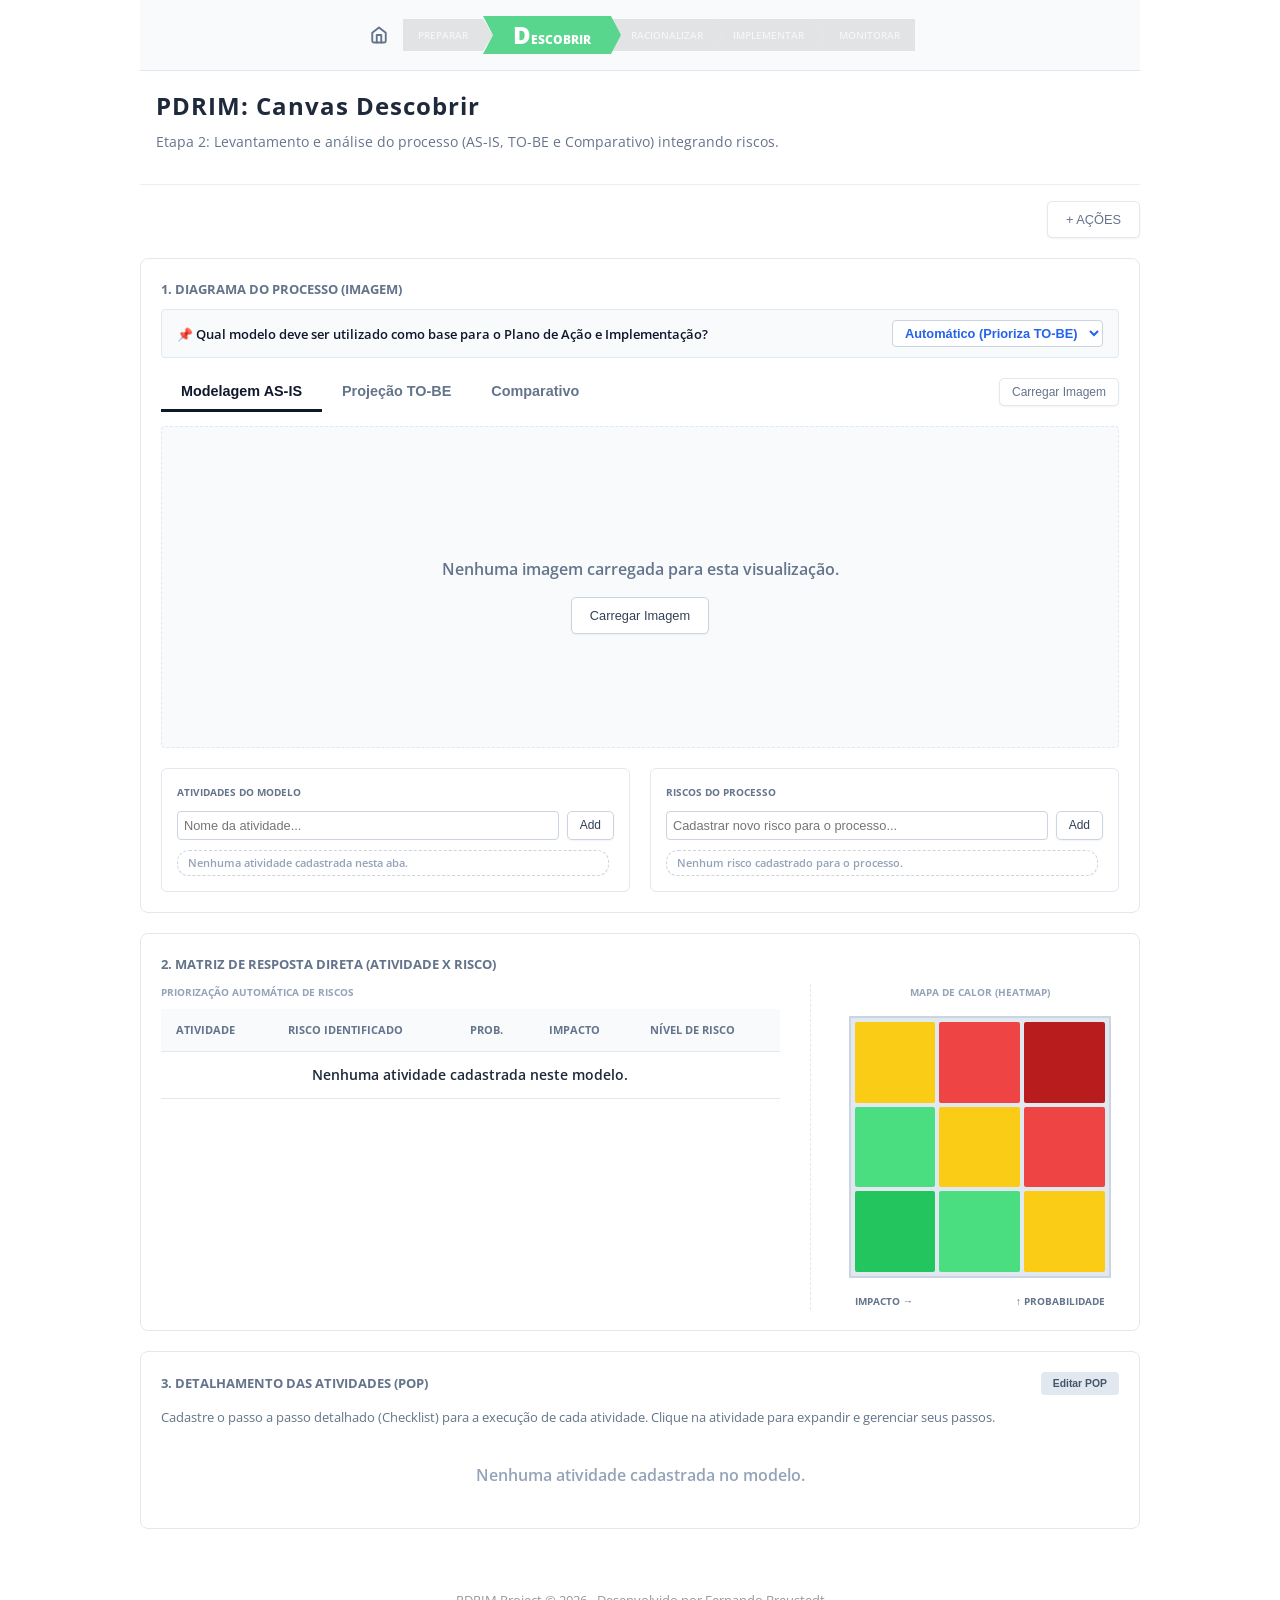
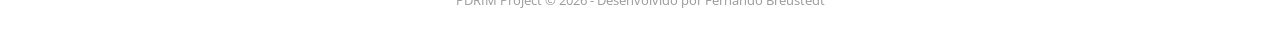
==== commit ae17f6df: "UPDATE: Include draw objects and color markers on images." ====
--- a/descobrir.html
+++ b/descobrir.html
@@ -48,29 +48,109 @@
         <section class="section full-width mt-20" id="sec-diagram">
             <div class="section-title" style="margin-bottom: 10px;">1. Diagrama do Processo (Imagem)</div>
             
+            <div class="no-print" style="background: #f8fafc; border: 1px solid var(--border-color); border-radius: 4px; padding: 10px 15px; margin-bottom: 15px; display: flex; align-items: center; justify-content: space-between;">
+                <div style="font-size: 0.8rem; color: var(--dark-accent); font-weight: 600;">
+                    📌 Qual modelo deve ser utilizado como base para o Plano de Ação e Implementação?
+                </div>
+                <select id="base-model-select" onchange="setBaseModel(this.value)" style="padding: 4px 8px; border: 1px solid #cbd5e1; border-radius: 4px; font-size: 0.8rem; font-weight: bold; color: var(--accent); background: #fff; cursor: pointer;">
+                    <option value="auto">Automático (Prioriza TO-BE)</option>
+                    <option value="as-is">Somente AS-IS</option>
+                    <option value="to-be">Somente TO-BE</option>
+                </select>
+            </div>
+
             <div style="display: flex; justify-content: space-between; align-items: center; margin-bottom: 15px;">
                 <div class="view-switcher view-switcher-compact no-print" style="margin: 0; border: none;">
                     <button id="btn-view-asis" class="view-tab active" onclick="switchImgView('as-is')">Modelagem AS-IS</button>
                     <button id="btn-view-tobe" class="view-tab" onclick="switchImgView('to-be')">Projeção TO-BE</button>
-                    <button id="btn-view-comp" class="view-tab" onclick="switchImgView('compare')">Comparativo</button>
+                    <button id="btn-view-compare" class="view-tab" onclick="switchImgView('compare')">Comparativo</button>
                 </div>
                 
                 <div class="button-group no-print" id="img-mode-controls">
                     <input type="file" id="img-file" accept="image/*" style="display:none" onchange="importImage(event)">
                     <button class="btn-main btn-secondary" style="padding: 6px 12px; font-size: 0.75rem;" onclick="document.getElementById('img-file').click()">Carregar Imagem</button>
+                    <button id="btn-draw" class="btn-main btn-secondary" style="padding: 6px 12px; font-size: 0.75rem; display: none;" onclick="toggleDrawingMode()">Realizar Marcações</button>
                     <button id="btn-remove-img" class="btn-main btn-danger" style="padding: 6px 12px; font-size: 0.75rem; display: none;" onclick="clearImage()">Remover Imagem</button>
                 </div>
             </div>
-            
+
+            <div id="compare-summary" style="display: none; margin-bottom: 20px; background: #fff; border: 1px solid var(--border-color); border-radius: 6px; padding: 15px;">
+                <h3 style="margin-top: 0; font-size: 1rem; color: var(--dark-accent); text-align: center; margin-bottom: 15px;">Resumo Comparativo (AS-IS vs TO-BE)</h3>
+                <div style="display: grid; grid-template-columns: 1fr 1fr; gap: 20px; text-align: center;">
+                    <div style="border-right: 1px dashed var(--border-color);">
+                        <b style="color: var(--primary);">ANTES (AS-IS)</b>
+                        <div id="summary-asis" style="margin-top: 10px; font-size: 0.85rem; color: #475569;"></div>
+                    </div>
+                    <div>
+                        <b style="color: var(--accent);">DEPOIS (TO-BE)</b>
+                        <div id="summary-tobe" style="margin-top: 10px; font-size: 0.85rem; color: #475569;"></div>
+                    </div>
+                </div>
+            </div>
+
+            <div id="draw-toolbar" class="no-print" style="display: none; flex-direction: column; gap: 12px; margin-bottom: 15px; padding: 15px; background: #f8fafc; border: 1px solid var(--border-color); border-radius: 6px;">
+                <div style="display: flex; justify-content: space-between; align-items: center; border-bottom: 1px dashed #cbd5e1; padding-bottom: 10px; margin-bottom: 5px;">
+                    <b style="font-size: 0.85rem; color: var(--dark-accent);">Painel de Marcações</b>
+                    <div style="display: flex; gap: 10px;">
+                        <button class="btn-main btn-secondary" style="padding: 4px 12px; font-size: 0.75rem;" onclick="undoDraw()" title="Desfazer a última ação (Ctrl+Z)">↩️ Desfazer</button>
+                        <button class="btn-main btn-danger" style="padding: 4px 12px; font-size: 0.75rem;" onclick="clearDrawings()">🗑️ Apagar Tudo</button>
+                        <button class="btn-main btn-secondary" style="padding: 4px 12px; font-size: 0.75rem; font-weight: bold;" onclick="toggleDrawingMode()">✅ Concluir</button>
+                    </div>
+                </div>
+                <div style="display: flex; gap: 10px; align-items: center; flex-wrap: wrap;">
+                    <span style="font-size: 0.75rem; font-weight: 700; color: #64748b; width: 100px;">FERRAMENTA:</span>
+                    <button class="btn-main" style="padding: 4px 12px; font-size: 0.75rem;" onclick="setDrawTool('move', this)">✋ Mover</button>
+                    <button class="btn-main active-tool" style="padding: 4px 12px; font-size: 0.75rem; border: 2px solid #0f172a;" onclick="setDrawTool('pen', this)">🖊️ Caneta</button>
+                    <button class="btn-main" style="padding: 4px 12px; font-size: 0.75rem;" onclick="setDrawTool('rect', this)">⬜ Retângulo</button>
+                    <button class="btn-main" style="padding: 4px 12px; font-size: 0.75rem;" onclick="setDrawTool('circle', this)">⭕ Círculo</button>
+                    <button class="btn-main" style="padding: 4px 12px; font-size: 0.75rem;" onclick="setDrawTool('arrow', this)">↗️ Seta</button>
+                    <button class="btn-main" style="padding: 4px 12px; font-size: 0.75rem;" onclick="setDrawTool('path', this)">🔀 Percurso</button>
+                    <button class="btn-main" style="padding: 4px 12px; font-size: 0.75rem;" onclick="setDrawTool('text', this)">🅰️ Texto</button>
+                </div>
+                <div style="display: flex; gap: 10px; align-items: center; flex-wrap: wrap;">
+                    <span style="font-size: 0.75rem; font-weight: 700; color: #64748b; width: 100px;">TIPO DE MARCAÇÃO:</span>
+                    <button class="btn-main color-btn" style="padding: 4px 12px; background: #f97316; color: white; font-size: 0.75rem;" onclick="setDrawType('risco', '#f97316', this)" title="Riscos">Risco</button>
+                    <button class="btn-main color-btn" style="padding: 4px 12px; background: #000000; color: white; font-size: 0.75rem;" onclick="setDrawType('controle', '#000000', this)" title="Controle">Controle</button>
+                    <button class="btn-main color-btn active-color" style="padding: 4px 12px; background: #3b82f6; color: white; border: 2px solid #0f172a; font-size: 0.75rem;" onclick="setDrawType('fluxo-positivo', '#3b82f6', this)" title="Fluxo Positivo">Fluxo Positivo</button>
+                    <button class="btn-main color-btn" style="padding: 4px 12px; background: #ef4444; color: white; font-size: 0.75rem;" onclick="setDrawType('fluxo-negativo', '#ef4444', this)" title="Fluxo Negativo">Fluxo Negativo</button>
+                    <button class="btn-main color-btn" style="padding: 4px 12px; background: #22c55e; color: white; font-size: 0.75rem;" onclick="setDrawType('inserida', '#22c55e', this)" title="Atividades Inseridas">Ativ. Inserida</button>
+                    <button class="btn-main color-btn" style="padding: 4px 12px; background: #ec4899; color: white; font-size: 0.75rem;" onclick="setDrawType('removida', '#ec4899', this)" title="Atividades Removidas">Ativ. Removida</button>
+                </div>
+            </div>
+            
+            <div id="diagram-alerts" class="no-print" style="display: none; margin-bottom: 15px; padding: 12px 15px; background: #fffafb; border: 1px solid #fee2e2; border-radius: 6px; color: var(--danger); font-size: 0.85rem; font-weight: 600;"></div>
+
             <div id="img-wrapper" style="position: relative; min-height: 300px; border: 1px dashed var(--border-color); background: #f8fafc; border-radius: 4px; overflow: hidden; display: flex; align-items: center; justify-content: center; padding: 10px;">
                 <div id="img-overlay-empty" style="text-align: center;">
                     <p style="color: #64748b; font-weight: 600; margin-bottom: 15px;">Nenhuma imagem carregada para esta visualização.</p>
                     <button class="btn-main" style="margin: 0 auto;" onclick="document.getElementById('img-file').click()">Carregar Imagem</button>
                 </div>
                 <img id="img-display" style="max-width: 100%; max-height: 600px; display: none; object-fit: contain; box-shadow: 0 4px 6px rgba(0,0,0,0.1);" />
-            </div>
-
-            <div class="grid-2-cols gap-20 mt-20">
+                <canvas id="draw-canvas" style="position: absolute; top: 0; left: 0; width: 100%; height: 100%; pointer-events: none; z-index: 10; display: none;"></canvas>
+            </div>
+
+            <div id="compare-wrapper" class="mt-15" style="display: none; grid-template-columns: 1fr 1fr; gap: 15px; min-height: 300px;">
+                <div style="position: relative; border: 1px solid var(--border-color); background: #f8fafc; border-radius: 4px; overflow: hidden; display: flex; flex-direction: column; align-items: center; padding: 10px;">
+                    <b class="field-label" style="text-align: center; margin-bottom: 10px; color: var(--primary);">Modelagem AS-IS</b>
+                    <div id="compare-asis-alerts" class="no-print" style="display: none; width: 100%; margin-bottom: 10px; padding: 8px 10px; background: #fffafb; border: 1px solid #fee2e2; border-radius: 6px; color: var(--danger); font-size: 0.75rem; font-weight: 600;"></div>
+                    <div style="position: relative; width: 100%; height: 100%; display: flex; align-items: center; justify-content: center; min-height: 250px;">
+                        <img id="compare-asis-base" style="max-width: 100%; max-height: 500px; object-fit: contain; box-shadow: 0 4px 6px rgba(0,0,0,0.1); display: none;" />
+                        <img id="compare-asis-draw" style="position: absolute; top: 0; left: 0; width: 100%; height: 100%; object-fit: contain; pointer-events: none; display: none;" />
+                        <div id="compare-asis-empty" style="color: #64748b; font-weight: 600; font-size: 0.8rem;">Sem imagem AS-IS</div>
+                    </div>
+                </div>
+                <div style="position: relative; border: 1px solid var(--border-color); background: #f8fafc; border-radius: 4px; overflow: hidden; display: flex; flex-direction: column; align-items: center; padding: 10px;">
+                    <b class="field-label" style="text-align: center; margin-bottom: 10px; color: var(--accent);">Projeção TO-BE</b>
+                    <div id="compare-tobe-alerts" class="no-print" style="display: none; width: 100%; margin-bottom: 10px; padding: 8px 10px; background: #fffafb; border: 1px solid #fee2e2; border-radius: 6px; color: var(--danger); font-size: 0.75rem; font-weight: 600;"></div>
+                    <div style="position: relative; width: 100%; height: 100%; display: flex; align-items: center; justify-content: center; min-height: 250px;">
+                        <img id="compare-tobe-base" style="max-width: 100%; max-height: 500px; object-fit: contain; box-shadow: 0 4px 6px rgba(0,0,0,0.1); display: none;" />
+                        <img id="compare-tobe-draw" style="position: absolute; top: 0; left: 0; width: 100%; height: 100%; object-fit: contain; pointer-events: none; display: none;" />
+                        <div id="compare-tobe-empty" style="color: #64748b; font-weight: 600; font-size: 0.8rem;">Sem imagem TO-BE</div>
+                    </div>
+                </div>
+            </div>
+
+            <div class="grid-2-cols gap-20 mt-20" id="normal-act-risk-panels">
                 <div class="help-box" style="margin-top: 0; background: #fff; border: 1px solid var(--border-color);">
                     <div style="display: flex; justify-content: space-between; align-items: center; margin-bottom: 10px;">
                         <b class="field-label" id="activity-panel-title" style="margin-bottom: 0;">Atividades do Modelo</b>
@@ -129,12 +209,23 @@
                     </div>
                 </div>
             </div>
+
+            <div id="compare-act-risk-panels" style="display: none; grid-template-columns: 1fr 1fr; gap: 20px; margin-top: 20px;">
+                <div style="background: #f8fafc; border: 1px solid var(--border-color); border-radius: 6px; padding: 15px;">
+                    <h4 style="color: var(--primary); text-align: center; margin-top: 0; margin-bottom: 15px; border-bottom: 1px dashed var(--border-color); padding-bottom: 10px;">AS-IS</h4>
+                    <div id="compare-asis-act-risk"></div>
+                </div>
+                <div style="background: #f8fafc; border: 1px solid var(--border-color); border-radius: 6px; padding: 15px;">
+                    <h4 style="color: var(--accent); text-align: center; margin-top: 0; margin-bottom: 15px; border-bottom: 1px dashed var(--border-color); padding-bottom: 10px;">TO-BE</h4>
+                    <div id="compare-tobe-act-risk"></div>
+                </div>
+            </div>
         </section>
 
         <section class="section full-width mt-20" id="sec-matrix">
             <div class="section-title" style="margin-bottom: 10px;">2. Matriz de Resposta Direta (Atividade X Risco)</div>
             
-            <div style="display: grid; grid-template-columns: 2fr 1fr; gap: 30px;">
+            <div id="normal-matrix-panels" style="display: grid; grid-template-columns: 2fr 1fr; gap: 30px;">
                 <div style="overflow-x: auto;">
                     <b class="field-label-light">Priorização Automática de Riscos</b>
                     <table class="actions-table mt-5">
@@ -161,6 +252,35 @@
                     </div>
                 </div>
             </div>
+            
+            <div id="compare-matrix-panels" style="display: none; grid-template-columns: 1fr 1fr; gap: 20px;">
+                <div style="background: #f8fafc; border: 1px solid var(--border-color); border-radius: 6px; padding: 15px; display: flex; flex-direction: column;">
+                    <h4 style="color: var(--primary); text-align: center; margin-top: 0; margin-bottom: 15px; border-bottom: 1px dashed var(--border-color); padding-bottom: 10px;">AS-IS</h4>
+                    <div id="compare-asis-matrix" style="overflow-x: auto;"></div>
+                    <div style="text-align: center; margin-top: auto; border-top: 1px dashed var(--border-color); padding-top: 20px;">
+                        <b class="field-label-light">Mapa de Calor (Heatmap) AS-IS</b>
+                        <div id="compare-asis-heatmap" style="display: grid; grid-template-columns: repeat(3, 1fr); grid-template-rows: repeat(3, 1fr); gap: 4px; background: #e2e8f0; border: 2px solid #cbd5e1; padding: 4px; aspect-ratio: 1/1; width: 100%; max-width: 250px; margin: 15px auto;">
+                        </div>
+                        <div style="display: flex; justify-content: space-between; font-size: 0.65rem; color: #64748b; font-weight: 700; max-width: 250px; margin: 5px auto 0;">
+                            <span>IMPACTO &rarr;</span>
+                            <span>&uarr; PROBABILIDADE</span>
+                        </div>
+                    </div>
+                </div>
+                <div style="background: #f8fafc; border: 1px solid var(--border-color); border-radius: 6px; padding: 15px; display: flex; flex-direction: column;">
+                    <h4 style="color: var(--accent); text-align: center; margin-top: 0; margin-bottom: 15px; border-bottom: 1px dashed var(--border-color); padding-bottom: 10px;">TO-BE</h4>
+                    <div id="compare-tobe-matrix" style="overflow-x: auto;"></div>
+                    <div style="text-align: center; margin-top: auto; border-top: 1px dashed var(--border-color); padding-top: 20px;">
+                        <b class="field-label-light">Mapa de Calor (Heatmap) TO-BE</b>
+                        <div id="compare-tobe-heatmap" style="display: grid; grid-template-columns: repeat(3, 1fr); grid-template-rows: repeat(3, 1fr); gap: 4px; background: #e2e8f0; border: 2px solid #cbd5e1; padding: 4px; aspect-ratio: 1/1; width: 100%; max-width: 250px; margin: 15px auto;">
+                        </div>
+                        <div style="display: flex; justify-content: space-between; font-size: 0.65rem; color: #64748b; font-weight: 700; max-width: 250px; margin: 5px auto 0;">
+                            <span>IMPACTO &rarr;</span>
+                            <span>&uarr; PROBABILIDADE</span>
+                        </div>
+                    </div>
+                </div>
+            </div>
         </section>
 
         <section class="section full-width mt-20" id="sec-pop">
@@ -170,8 +290,20 @@
             </div>
             <p class="no-print" style="font-size: 0.8rem; color: #64748b; margin-bottom: 15px;">Cadastre o passo a passo detalhado (Checklist) para a execução de cada atividade. Clique na atividade para expandir e gerenciar seus passos.</p>
             
-            <!-- Visualização Interativa (Oculta na impressão) -->
-            <div id="pop-tree-container" class="no-print"></div>
+            <div id="normal-pop-panels">
+                <div id="pop-tree-container" class="no-print"></div>
+            </div>
+            
+            <div id="compare-pop-panels" class="no-print" style="display: none; grid-template-columns: 1fr 1fr; gap: 20px;">
+                <div style="background: #f8fafc; border: 1px solid var(--border-color); border-radius: 6px; padding: 15px;">
+                    <h4 style="color: var(--primary); text-align: center; margin-top: 0; margin-bottom: 15px; border-bottom: 1px dashed var(--border-color); padding-bottom: 10px;">AS-IS</h4>
+                    <div id="compare-asis-pop"></div>
+                </div>
+                <div style="background: #f8fafc; border: 1px solid var(--border-color); border-radius: 6px; padding: 15px;">
+                    <h4 style="color: var(--accent); text-align: center; margin-top: 0; margin-bottom: 15px; border-bottom: 1px dashed var(--border-color); padding-bottom: 10px;">TO-BE</h4>
+                    <div id="compare-tobe-pop"></div>
+                </div>
+            </div>
 
             <!-- Visualização para Impressão/PDF (Oculta na tela) -->
             <div id="pop-print-container" style="display: none;"></div>
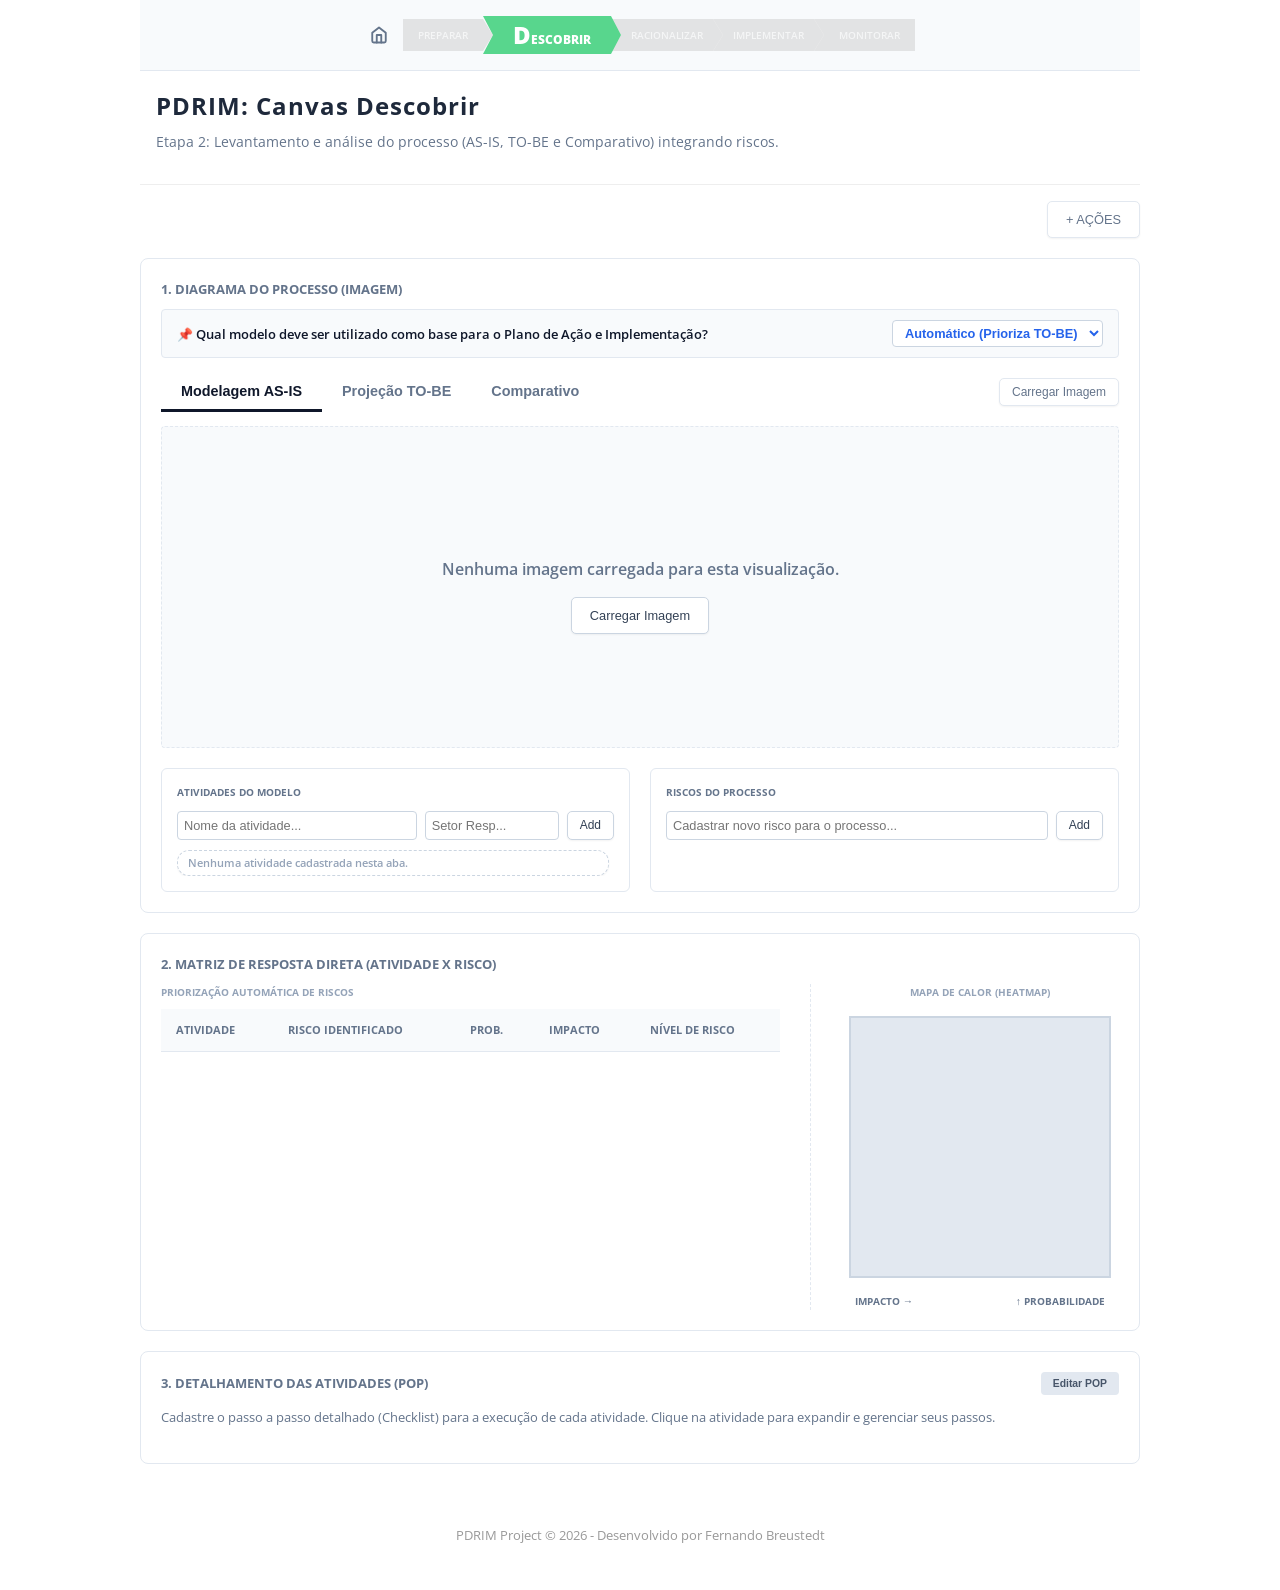
==== commit 50e7c50d: "Include MONITORAR and some adjusts." ====
--- a/descobrir.html
+++ b/descobrir.html
@@ -161,6 +161,7 @@
                     </div>
                     <div id="activity-add-wrapper" class="input-row no-print" style="margin-bottom: 10px;">
                         <input type="text" id="new-activity-desc" placeholder="Nome da atividade..." class="flex-1" style="padding: 6px; border: 1px solid #cbd5e1; border-radius: 4px; font-size: 0.8rem;" onkeypress="if(event.key==='Enter') addActivity()">
+                        <input type="text" id="new-activity-sector" placeholder="Setor Resp..." style="width: 120px; padding: 6px; border: 1px solid #cbd5e1; border-radius: 4px; font-size: 0.8rem;" onkeypress="if(event.key==='Enter') addActivity()">
                         <button class="btn-main" style="padding: 6px 12px; font-size: 0.75rem;" onclick="addActivity()">Add</button>
                     </div>
                     <div id="activity-link-wrapper" class="input-row no-print" style="display: none; margin-bottom: 10px;">
--- a/css/style.css
+++ b/css/style.css
@@ -186,7 +186,7 @@
    ========================================= */
 .button-group { display: flex; gap: 10px; flex-wrap: wrap; }
 .btn-main { padding: 10px 18px; border-radius: 5px; cursor: pointer; font-size: 0.8rem; display: flex; align-items: center; gap: 8px; transition: opacity 0.3s; text-decoration: none; background-color: #ffffff; color: #334155; font-weight: 500; border: 1px solid #cbd5e1; box-shadow: 0 1px 2px rgba(0,0,0,0.05); }
-.btn-main:hover { background-color: #e2e8f0; color: #0f172a; border-color: #64748b; opacity: 1; }
+.btn-main:hover { background-color: #f8fafc; color: var(--text-main); border-color: #94a3b8; opacity: 1; }
 .btn-danger { background-color: #ffffff; color: #991b1b; font-weight: 500; border: 1px solid #e2e8f0; box-shadow: 0 1px 2px rgba(0,0,0,0.05); }
 .btn-danger:hover { background-color: #fee2e2; color: #7f1d1d; border-color: #f87171; opacity: 1; }
 .btn-secondary { background-color: #ffffff; color: #64748b; font-weight: 500; border: 1px solid #e2e8f0; box-shadow: 0 1px 2px rgba(0,0,0,0.05); }
@@ -208,7 +208,7 @@
 .empty-msg { box-shadow: 0 1px 2px rgba(0,0,0,0.05); background: #ffffff; color: #94a3b8; padding: 3px 10px; border-radius: 12px; font-size: 0.7rem; font-weight: 600; display: inline-block; border: 1px dashed #cbd5e1; font-style: normal; }
 
 .hover-trigger { position: relative; }
-.hover-trigger .hover-target { position: absolute; top: 8px; right: 8px; z-index: 10; background: rgba(255, 255, 255, 0.95); padding: 4px 6px; border-radius: 4px; box-shadow: 0 2px 4px rgba(0, 0, 0, 0.1); display: flex; gap: 6px; opacity: 0; visibility: hidden; transition: opacity 0.2s, visibility 0.2s; pointer-events: none; }
+.hover-trigger .hover-target { position: absolute; top: 8px; right: 8px; z-index: 10; background: rgba(255, 255, 255, 0.95); backdrop-filter: blur(4px); border: 1px solid var(--border-color); padding: 6px 8px; border-radius: 6px; box-shadow: 0 4px 15px rgba(0, 0, 0, 0.1); display: flex; gap: 8px; opacity: 0; visibility: hidden; transition: opacity 0.2s, visibility 0.2s; pointer-events: none; }
 .hover-trigger:hover .hover-target { opacity: 1; visibility: visible; pointer-events: auto; }
 
 #toast-container { position: fixed; bottom: 20px; right: 20px; z-index: 9999; display: flex; flex-direction: column; gap: 10px; }
@@ -264,6 +264,10 @@
 .marker.end { width: 18px; height: 18px; border-radius: 50%; background: var(--dark-accent); border: 3px solid #cbd5e1; }
 .marker.mid { width: 12px; height: 12px; background: #94a3b8; border-radius: 2px; }
 .tm-right { width: 80%; padding-left: 40px; box-sizing: border-box; }
+
+/* Elevação de z-index no hover para que os Tooltips sobreponham os próximos itens */
+.tm-item:hover, .action-card-item:hover, .action-row:hover { z-index: 50; }
+.action-row { position: relative; }
 
 /* Timeline Card Genérico */
 .timeline-card { padding: 18px; border-radius: 8px; border: 1px solid rgba(0,0,0,0.05); position: relative; transition: 0.3s; text-align: left; box-shadow: none; margin: 0; }
@@ -292,8 +296,8 @@
 .grid-artifacts .card[data-step="R"] .custom-icon { fill: #f4d03f; }
 .grid-artifacts .card[data-step="I"] .custom-icon { fill: #ec7063; }
 .grid-artifacts .card[data-step="M"] .custom-icon { fill: #af7ac5; }
-.grid-artifacts .custom-icon { width: 80px; height: 80px; display: flex; margin: 0 auto 0 auto; }
-.grid-artifacts .custom-icon:hover { fill: #000; }
+.grid-artifacts .custom-icon { width: 80px; height: 80px; display: flex; margin: 0 auto 0 auto; transition: opacity 0.2s, transform 0.2s; }
+.grid-artifacts .custom-icon:hover { opacity: 0.8; transform: scale(1.05); }
 .grid-artifacts .card-links { display: flex; justify-content: center; align-items: center; margin-top: 1.5rem; gap: 6px; flex-wrap: wrap; }
 .grid-artifacts .card-links .btn { margin-top: 0; font-size: 0.6rem; padding: 0.4rem 0.4rem; }
 .grid-artifacts .btn { display: inline-block; margin-top: 1rem; padding: 0.6rem 1.2rem; background-color: #f0f0f0; color: #666; text-decoration: none; border-radius: 8px; font-size: 0.9rem; transition: background 0.3s; }
@@ -386,6 +390,24 @@
     border-bottom: 1px solid var(--accent);
 }
 
+/* Caixa de texto sobre a imagem (Canvas) */
+.inline-text-editor {
+    position: absolute;
+    z-index: 100;
+    padding: 6px 10px;
+    border: 2px dashed var(--accent);
+    border-radius: 4px;
+    font-weight: bold;
+    font-family: 'Open Sans', sans-serif;
+    font-size: 14px;
+    background: rgba(255, 255, 255, 0.95);
+    color: var(--text-main);
+    outline: none;
+    box-shadow: 0 4px 10px rgba(0,0,0,0.15);
+    min-width: 200px;
+}
+.inline-text-editor:focus { border-style: solid; }
+
 /* Hierarquia de Z-Index para visualização do POP Flutuante sobrepondo tudo */
 .pop-group-container { position: relative; z-index: 1; }
 .pop-group-container:hover { z-index: 10; }
@@ -430,14 +452,15 @@
 .media-hover-trigger { position: relative; display: inline-flex; align-items: center; cursor: pointer; color: var(--accent); }
 .media-preview-box {
     display: none; position: absolute; bottom: 120%; left: 50%; transform: translateX(-50%);
-    background: #fff; border: 1px solid #cbd5e1; box-shadow: 0 10px 25px rgba(0,0,0,0.2);
+    background: rgba(255, 255, 255, 0.95); backdrop-filter: blur(4px);
+    border: 1px solid var(--border-color); box-shadow: 0 4px 15px rgba(0,0,0,0.1);
     padding: 5px; z-index: 1000; border-radius: 8px;
     width: 320px;
 }
 .media-hover-trigger:hover .media-preview-box { display: block; }
 .media-preview-box::after {
     content: ''; position: absolute; top: 100%; left: 50%; transform: translateX(-50%);
-    border-width: 8px; border-style: solid; border-color: #cbd5e1 transparent transparent transparent;
+    border-width: 8px; border-style: solid; border-color: rgba(255, 255, 255, 0.95) transparent transparent transparent;
 }
 .media-preview-box iframe { width: 100%; height: 180px; border: none; border-radius: 4px; background: #000; }
 .media-preview-box video { width: 100%; max-height: 200px; border-radius: 4px; background: #000; }
@@ -446,6 +469,13 @@
 /* Drag & Drop das Atividades para os Grupos de Etapas */
 .dragging-act { opacity: 0.5; transform: scale(0.98); }
 .drag-over-group { border: 2px dashed var(--accent) !important; background-color: #f0f7ff !important; }
+
+/* Drag & Drop da Matriz de Riscos */
+.dragging-matrix { opacity: 0.5; background-color: #f8fafc; }
+.drag-over-matrix td { border-bottom: 2px dashed var(--accent) !important; background-color: #f0f7ff !important; }
+.matrix-drag-handle { cursor: grab; color: #94a3b8; font-size: 1.2rem; margin-right: 8px; user-select: none; transition: color 0.2s; vertical-align: bottom; }
+.matrix-drag-handle:hover { color: var(--dark-accent); }
+.matrix-drag-handle:active { cursor: grabbing; }
 
 .pop-status-btn {
     font-size: 0.65rem;
@@ -476,7 +506,7 @@
 .form-row-1 { display: grid; grid-template-columns: 2fr 1.5fr 1fr 1fr; gap: 12px; margin-bottom: 15px; }
 .content-box label { font-size: 0.65rem; font-weight: 700; color: #64748b; text-transform: uppercase; margin-bottom: 4px; display: block; }
 .content-box input, .content-box select { padding: 10px; border: 1px solid var(--border-color); border-radius: 4px; font-size: 0.85rem; width: 100%; box-sizing: border-box; }
-#editor-wrapper { height: 300px; margin-bottom: 60px; background: white; }
+#editor-wrapper { height: 300px; margin-bottom: 15px; background: white; }
 
 .header-controls { display: flex; flex-direction: row; flex-wrap: wrap; justify-content: space-between; align-items: flex-end; gap: 10px; margin: 0 0 10px 0; width: 100%; box-sizing: border-box; }
 .header-controls .button-group { margin-left: auto; }
@@ -535,8 +565,90 @@
 .status-select-inline { font-size: 0.65rem; padding: 2px 6px; border-radius: 4px; border: 1px solid rgba(0,0,0,0.2); outline: none; background: #fff; cursor: pointer; font-weight: 700; color: #475569; text-transform: uppercase; width: auto !important; }
 .timeline-card .status-select-inline { position: absolute; right: 15px; top: 15px; width: auto; z-index: 50; }
 
-/* =========================================
-   8. IMPRESSÃO E GERAÇÃO NATIVA DE PDF
+/* Tooltip Customizado para Vínculos em Racionalizar */
+.custom-tooltip-container {
+    position: relative;
+    display: inline-block;
+    cursor: pointer;
+}
+.custom-tooltip {
+    visibility: hidden;
+    opacity: 0;
+    position: absolute;
+    bottom: 135%;
+    left: 50%;
+    transform: translateX(-50%);
+    background-color: rgba(255, 255, 255, 0.95);
+    backdrop-filter: blur(4px);
+    color: var(--text-main);
+    border: 1px solid var(--border-color);
+    text-align: left;
+    padding: 8px 12px;
+    border-radius: 6px;
+    z-index: 9999;
+    font-size: 0.75rem;
+    white-space: normal;
+    min-width: 200px;
+    max-width: 300px;
+    box-shadow: 0 4px 15px rgba(0,0,0,0.1);
+    transition: opacity 0.2s, visibility 0.2s;
+    pointer-events: none;
+}
+.custom-tooltip::after {
+    content: "";
+    position: absolute;
+    top: 100%;
+    left: 50%;
+    margin-left: -6px;
+    border-width: 6px;
+    border-style: solid;
+    border-color: rgba(255, 255, 255, 0.95) transparent transparent transparent;
+}
+.custom-tooltip::before {
+    content: "";
+    position: absolute;
+    top: 100%;
+    left: 50%;
+    margin-left: -7px;
+    border-width: 7px;
+    border-style: solid;
+    border-color: var(--border-color) transparent transparent transparent;
+    z-index: -1;
+}
+.custom-tooltip-container.pinned .custom-tooltip,
+.custom-tooltip-container.hovered .custom-tooltip {
+    visibility: visible;
+    opacity: 1;
+}
+.custom-tooltip-container.pinned, .custom-tooltip-container.hovered { z-index: 1000; }
+
+/* =========================================
+   8. MÓDULO IMPLEMENTAR (ESPECÍFICOS)
+   ========================================= */
+.log-card { position: relative; padding: 15px; border-radius: 6px; border: 1px solid var(--border-color); background: #fff; display: flex; flex-direction: column; gap: 8px; box-shadow: 0 1px 3px rgba(0,0,0,0.05); transition: 0.3s; }
+.log-card:hover { transform: translateY(-2px); box-shadow: 0 4px 6px rgba(0,0,0,0.1); }
+.log-card.acao, .timeline-card.acao { border-left: 6px solid #3b82f6 !important; }
+.log-card.atividade, .timeline-card.atividade { border-left: 6px solid #22c55e !important; }
+.log-card.risco, .timeline-card.risco { border-left: 6px solid #ef4444 !important; }
+.log-card.outro, .timeline-card.outro { border-left: 6px solid #64748b !important; }
+
+.log-tag { font-size: 0.65rem; padding: 3px 8px; border-radius: 4px; font-weight: 700; text-transform: uppercase; display: inline-block; white-space: nowrap; }
+.log-tag.acao { background: #eff6ff; color: #1e3a8a; border: 1px solid #bfdbfe; }
+.log-tag.atividade { background: #f0fdf4; color: #14532d; border: 1px solid #bbf7d0; }
+.log-tag.risco { background: #fef2f2; color: #7f1d1d; border: 1px solid #fecaca; }
+.log-tag.outro { background: #f8fafc; color: #334155; border: 1px solid #e2e8f0; }
+
+.status-badge { font-size: 0.65rem; padding: 2px 6px; border-radius: 4px; font-weight: 700; white-space: nowrap; display: inline-block; }
+.status-badge.andamento { background: #fef3c7; color: #92400e; border: 1px solid #fde68a; }
+.status-badge.concluido { background: #dcfce7; color: #166534; border: 1px solid #bbf7d0; }
+
+.modal-overlay { position: fixed; top: 0; left: 0; width: 100%; height: 100%; background: rgba(15, 23, 42, 0.6); z-index: 10000; display: flex; align-items: center; justify-content: center; backdrop-filter: blur(3px); }
+.modal-content { background: #fff; border-radius: 8px; padding: 25px; width: 800px; max-width: 95%; max-height: 90vh; overflow-y: auto; position: relative; box-shadow: 0 10px 25px rgba(0,0,0,0.2); }
+.modal-close { position: absolute; top: 15px; right: 20px; cursor: pointer; font-size: 1.5rem; color: #64748b; background: none; border: none; font-weight: bold; }
+.modal-close:hover { color: #ef4444; }
+
+/* =========================================
+   9. IMPRESSÃO E GERAÇÃO NATIVA DE PDF
    ========================================= */
 /* PDF MODE (Esconde itens interativos temporariamente e solta as quebras de linha para mostrar tudo) */
 .pdf-mode .no-print, .pdf-mode .form-box, .pdf-mode button, .pdf-mode #toast-container { display: none !important; }
@@ -549,8 +661,19 @@
 .pdf-mode .interactive-pop { display: none !important; }
 .pdf-mode #pop-print-container { display: block !important; }
 
-/* =========================================
-   10. CLASSES UTILITÁRIAS E ALINHAMENTOS
+/* PDF MODE (Monitorar - Relatório) */
+.pdf-mode .dashboard-grid,
+.pdf-mode .dashboard-bottom { display: block !important; }
+.pdf-mode .dash-col { display: block !important; }
+.pdf-mode .dash-widget { page-break-inside: avoid; break-inside: avoid; margin-bottom: 20px; width: 100%; box-sizing: border-box; }
+.pdf-mode .dash-list { max-height: none !important; overflow: visible !important; }
+.pdf-mode .dash-title { text-align: center !important; margin-top: 15px; margin-bottom: 15px; font-size: 1.3rem; }
+.pdf-mode .dash-widget canvas { max-height: 300px !important; margin: 0 auto; }
+.pdf-mode .dash-half { width: 100% !important; }
+.pdf-mode #wdg-correlation { min-height: 350px; }
+
+/* =========================================
+   11. CLASSES UTILITÁRIAS E ALINHAMENTOS
    ========================================= */
 .header-title-container { display: flex; justify-content: space-between; align-items: flex-start; flex-wrap: wrap; gap: 15px; }
 .section-header-row { display: flex; justify-content: space-between; align-items: flex-start; width: 100%; }
@@ -615,6 +738,17 @@
     .section, .content-box, .timeline-card, .t-step { break-inside: avoid; page-break-inside: avoid; }
 }
 
+/* Configuração de Paged Media para numeração de páginas (Padrão W3C) */
+@page {
+    margin-bottom: 15mm;
+    @bottom-right {
+        content: "Pg " counter(page) " de " counter(pages);
+        font-family: 'Open Sans', sans-serif;
+        font-size: 10px;
+        color: #64748b;
+    }
+}
+
 /* =========================================
    9. HTML Standardization & Cleanup
    ========================================= */
@@ -622,4 +756,80 @@
 #views-container { margin-top: 20px; }
 .view-switcher.racionalizar-switcher { display: flex; justify-content: space-between; align-items: flex-end; margin-top: 0; }
 
-.preparar-wrapper textarea { padding: 8px; border: 1px solid #cbd5e1; border-radius: 4px; font-size: 0.85rem; font-family: inherit; resize: vertical; }+.preparar-wrapper textarea { padding: 8px; border: 1px solid #cbd5e1; border-radius: 4px; font-size: 0.85rem; font-family: inherit; resize: vertical; }
+
+/* =========================================
+   12. ESTILOS MODERNOS FORMULÁRIO MODAL
+   ========================================= */
+#logForm .form-row-1 { gap: 20px; margin-bottom: 20px; }
+#logForm label { font-size: 0.75rem; font-weight: 700; color: #475569; text-transform: uppercase; letter-spacing: 0.5px; margin-bottom: 8px; display: block; }
+#logForm input[type="text"],
+#logForm input[type="datetime-local"],
+#logForm select { width: 100%; padding: 12px 16px; border: 1px solid #cbd5e1; border-radius: 8px; font-size: 0.9rem; background-color: #f8fafc; color: #1e293b; transition: all 0.2s ease-in-out; box-sizing: border-box; }
+#logForm input:focus, #logForm select:focus { border-color: #3b82f6; background-color: #ffffff; outline: none; box-shadow: 0 0 0 3px rgba(59, 130, 246, 0.15); }
+#logForm input::placeholder { color: #94a3b8; font-weight: 400; }
+
+#mitigation-actions-wrapper { background: #ffffff; border: 1px solid #e2e8f0; border-radius: 12px; padding: 25px; margin-bottom: 25px; box-shadow: 0 2px 8px rgba(0,0,0,0.02); }
+#mitigation-list .mini-card { border: 1px solid #e2e8f0; border-radius: 8px; padding: 16px; margin-bottom: 12px; display: flex; justify-content: space-between; align-items: center; background: #f8fafc; transition: all 0.2s; }
+#mitigation-list .mini-card:hover { border-color: #cbd5e1; background: #ffffff; box-shadow: 0 4px 10px rgba(0,0,0,0.05); }
+
+#editor-wrapper { border: 1px solid #cbd5e1; border-radius: 8px; overflow: hidden; margin-top: 10px; transition: all 0.2s; }
+#editor-wrapper:focus-within { border-color: #3b82f6; box-shadow: 0 0 0 3px rgba(59, 130, 246, 0.15); }
+.ql-toolbar.ql-snow { border: none !important; border-bottom: 1px solid #cbd5e1 !important; background: #f8fafc; padding: 12px !important; }
+.ql-container.ql-snow { border: none !important; font-family: 'Open Sans', sans-serif; font-size: 0.95rem; }
+
+/* =========================================
+   13. ESTILOS DO DASHBOARD (MONITORAR)
+   ========================================= */
+.dashboard-grid {
+    display: grid;
+    grid-template-columns: repeat(20, 1fr);
+    gap: 15px;
+    margin-bottom: 20px;
+}
+@media (max-width: 900px) {
+    .dashboard-grid { display: flex; flex-direction: column; }
+}
+.dash-col { display: flex; flex-direction: column; gap: 15px; min-width: 0; min-height: 150px; }
+.dash-left { grid-column: span 5; }
+.dash-center { grid-column: span 10; }
+.dash-right { grid-column: span 5; }
+.dash-title {
+    font-size: 1.1rem;
+    font-weight: 800;
+    color: var(--dark-accent);
+    margin: 0 0 5px 0;
+    text-transform: uppercase;
+    border-bottom: 2px solid var(--border-color);
+    padding-bottom: 5px;
+}
+.dash-left .dash-title { border-color: #3b82f6; }
+.dash-center .dash-title { border-color: #8b5cf6; text-align: center; }
+.dash-right .dash-title { border-color: #ef4444; text-align: right; }
+
+.dash-widget {
+    background: #ffffff;
+    border: 1px solid var(--border-color);
+    border-radius: 8px;
+    padding: 12px;
+    box-shadow: 0 2px 4px rgba(0,0,0,0.02);
+    display: flex;
+    flex-direction: column;
+}
+.dash-widget h4 { margin: 0 0 10px 0; font-size: 0.75rem; color: #475569; text-transform: uppercase; text-align: center; }
+.dash-center .dash-widget h4 { font-size: 0.85rem; }
+.dashboard-bottom { display: grid; grid-template-columns: repeat(20, 1fr); gap: 15px; min-height: 150px; }
+.dash-half { grid-column: span 10; min-width: 0; }
+@media (max-width: 900px) { .dashboard-bottom { display: flex; flex-direction: column; } }
+.dash-list { max-height: 300px; overflow-y: auto; font-size: 0.8rem; }
+.dash-list-item { padding: 10px; border-bottom: 1px solid #f1f5f9; display: flex; justify-content: space-between; align-items: center; }
+.dash-list-item:last-child { border-bottom: none; }
+.dash-note { font-size: 0.75rem; color: #64748b; text-align: center; margin-top: 10px; }
+.dash-widget canvas { max-width: 100%; max-height: 300px; }
+
+.dragging-widget {
+    opacity: 0.5;
+    border: 2px dashed var(--accent) !important;
+    transform: scale(0.98);
+    transition: none;
+}
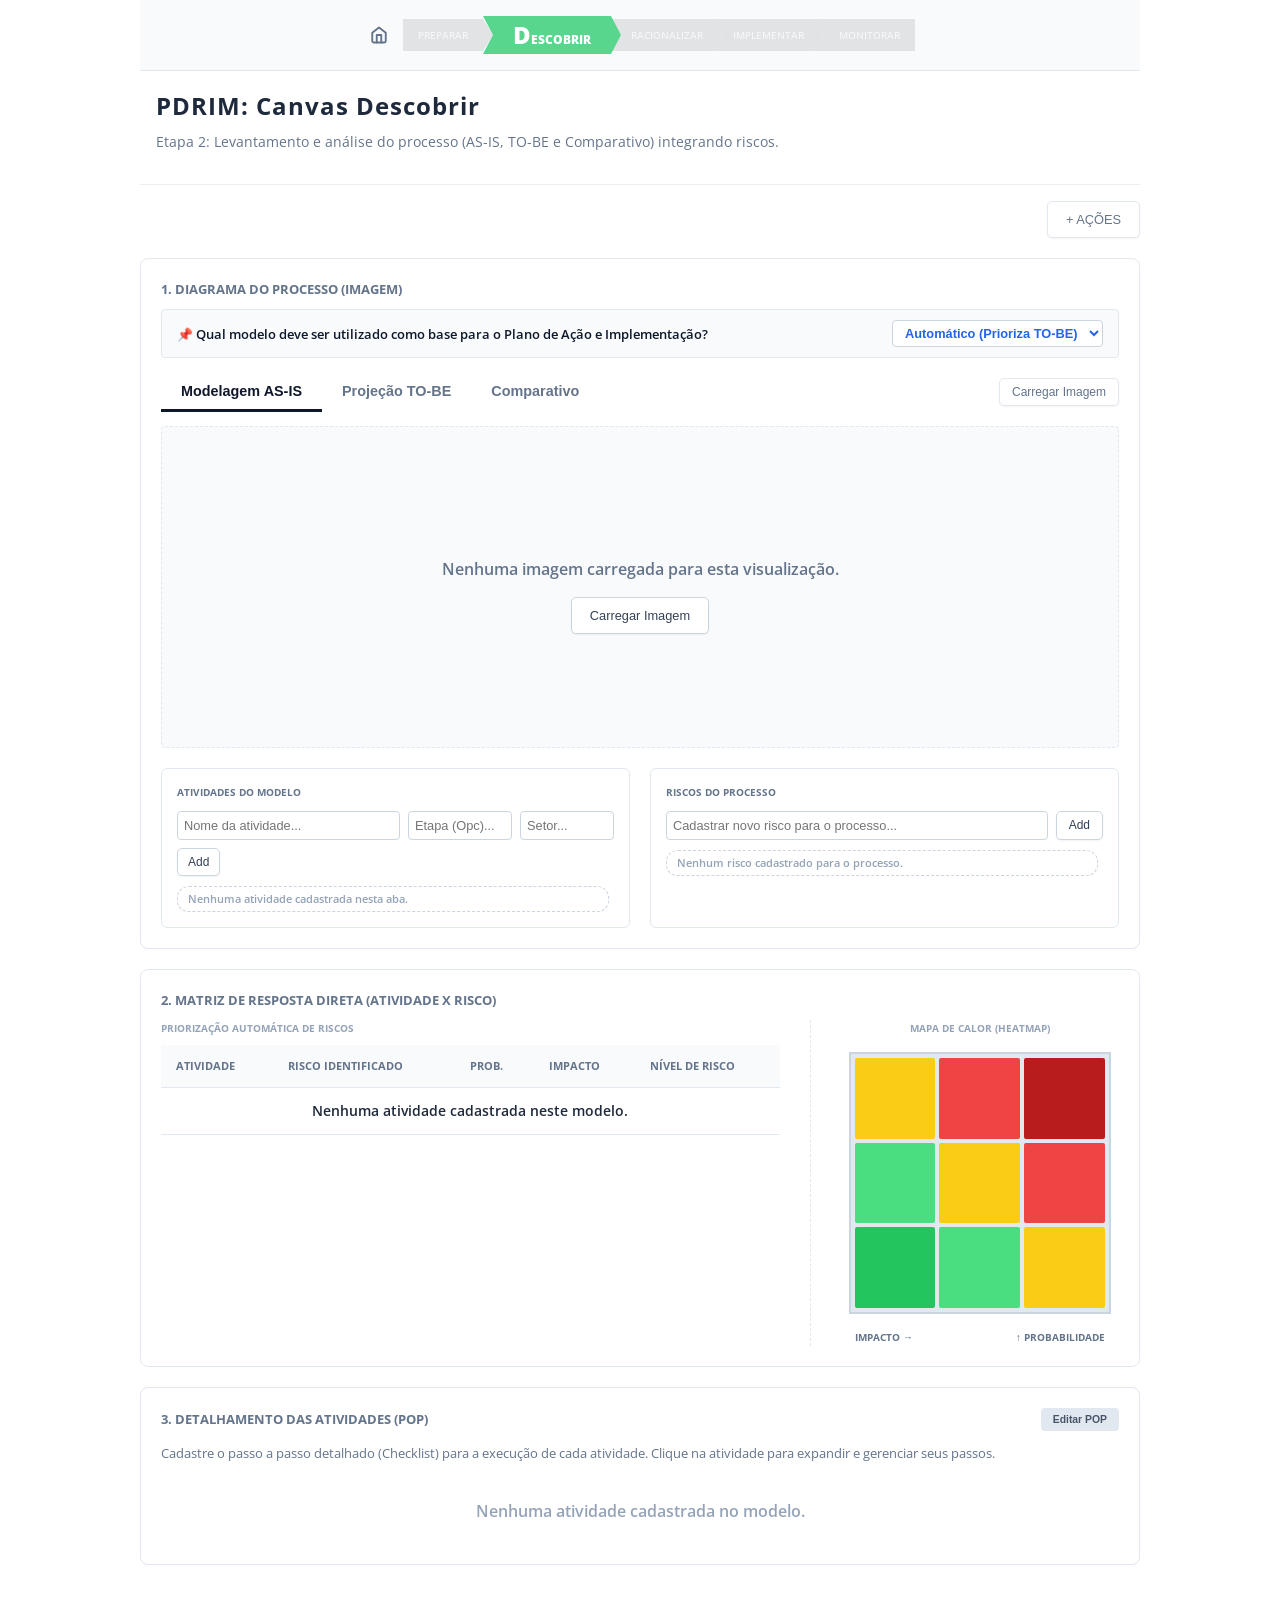
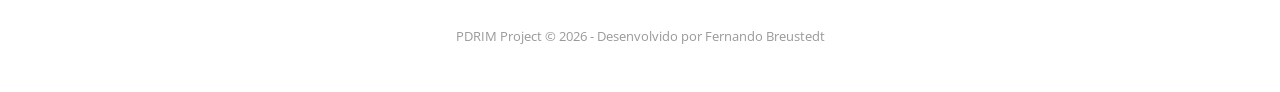
==== commit 2b4089eb: "UPDATE: Improved the Descobrir POP screen to include drag-and-drop activity sorting." ====
--- a/descobrir.html
+++ b/descobrir.html
@@ -161,8 +161,9 @@
                     </div>
                     <div id="activity-add-wrapper" class="input-row no-print" style="margin-bottom: 10px;">
                         <input type="text" id="new-activity-desc" placeholder="Nome da atividade..." class="flex-1" style="padding: 6px; border: 1px solid #cbd5e1; border-radius: 4px; font-size: 0.8rem;" onkeypress="if(event.key==='Enter') addActivity()">
-                        <input type="text" id="new-activity-sector" placeholder="Setor Resp..." style="width: 120px; padding: 6px; border: 1px solid #cbd5e1; border-radius: 4px; font-size: 0.8rem;" onkeypress="if(event.key==='Enter') addActivity()">
-                        <button class="btn-main" style="padding: 6px 12px; font-size: 0.75rem;" onclick="addActivity()">Add</button>
+                        <input type="text" id="new-activity-etapa" placeholder="Etapa (Opc)..." style="width: 90px; padding: 6px; border: 1px solid #cbd5e1; border-radius: 4px; font-size: 0.8rem;" onkeypress="if(event.key==='Enter') addActivity()">
+                        <input type="text" id="new-activity-sector" placeholder="Setor..." style="width: 80px; padding: 6px; border: 1px solid #cbd5e1; border-radius: 4px; font-size: 0.8rem;" onkeypress="if(event.key==='Enter') addActivity()">
+                        <button class="btn-main" style="padding: 6px 10px; font-size: 0.75rem;" onclick="addActivity()">Add</button>
                     </div>
                     <div id="activity-link-wrapper" class="input-row no-print" style="display: none; margin-bottom: 10px;">
                         <select id="existing-act-sel" class="flex-1" style="padding: 6px; border: 1px solid #cbd5e1; border-radius: 4px; font-size: 0.8rem;"></select>
--- a/css/style.css
+++ b/css/style.css
@@ -159,28 +159,6 @@
     box-sizing: border-box;
 }
 
-.page-navigation {
-    display: flex;
-    justify-content: center;
-    align-items: center;
-    gap: 20px;
-    padding: 10px 0;
-    background-color: #fff;
-    border-bottom: 1px solid var(--border-color);
-}
-.btn-nav {
-    padding: 8px 16px;
-    text-decoration: none;
-    font-weight: 600;
-    color: var(--text-main);
-    border-radius: 5px;
-    transition: background-color 0.2s, color 0.2s;
-    font-size: 0.85rem;
-}
-.btn-nav:hover { background-color: #f1f5f9; color: var(--dark-accent); }
-.btn-nav.disabled { color: #94a3b8; pointer-events: none; cursor: default; }
-.btn-nav.active { color: var(--dark-accent); font-weight: 700; background-color: #f1f5f9; }
-
 /* =========================================
    2. BOTÕES, DROPDOWNS E FORMULÁRIOS COMUNS
    ========================================= */
@@ -210,8 +188,9 @@
 .hover-trigger { position: relative; }
 .hover-trigger .hover-target { position: absolute; top: 8px; right: 8px; z-index: 10; background: rgba(255, 255, 255, 0.95); backdrop-filter: blur(4px); border: 1px solid var(--border-color); padding: 6px 8px; border-radius: 6px; box-shadow: 0 4px 15px rgba(0, 0, 0, 0.1); display: flex; gap: 8px; opacity: 0; visibility: hidden; transition: opacity 0.2s, visibility 0.2s; pointer-events: none; }
 .hover-trigger:hover .hover-target { opacity: 1; visibility: visible; pointer-events: auto; }
-
-#toast-container { position: fixed; bottom: 20px; right: 20px; z-index: 9999; display: flex; flex-direction: column; gap: 10px; }
+.hover-trigger:hover { z-index: 999; }
+
+#toast-container { position: fixed; bottom: 20px; right: 20px; z-index: 99999; display: flex; flex-direction: column; gap: 10px; }
 .toast { padding: 12px 20px; border-radius: 6px; color: white; font-weight: 600; font-size: 0.85rem; box-shadow: 0 4px 6px rgba(0,0,0,0.1); opacity: 0; transform: translateY(20px); transition: opacity 0.3s, transform 0.3s; display: flex; align-items: center; gap: 10px; }
 .toast.show { opacity: 1; transform: translateY(0); }
 .toast-error { background-color: #e11d48; }
@@ -364,21 +343,9 @@
 .status-dot.pendente { background-color: #94a3b8; box-shadow: 0 0 0 2px #f1f5f9; }
 .cat-badge { padding: 2px 6px; border-radius: 4px; font-size: 0.65rem; font-weight: 700; color: var(--text-main); border: 1px solid var(--border-color); text-transform: uppercase; display: inline-block; }
 
-/* Classes do Preparar V9 (Legado Seguro) */
-.secao-planejamento { width: 100%; overflow-x: auto; margin-bottom: 2rem; padding-bottom: 10px; }
-.secao-planejamento .card-cronograma { min-width: 100%; box-sizing: border-box; }
-.secao-partes-interessadas { display: flex; flex-wrap: wrap; gap: 20px; margin-bottom: 2rem; }
-.grupo-categoria { flex: 1 1 300px; background: #ffffff; border: 1px solid var(--border-color); border-radius: 8px; padding: 15px; }
-.secao-swot { width: 100%; clear: both; margin-top: 1rem; }
-
 /* =========================================
    7. MÓDULO DESCOBRIR (ESPECÍFICOS)
    ========================================= */
-.tag-baixo { background: #dcfce7; color: #166534; }
-.tag-medio { background: #fef3c7; color: #92400e; }
-.tag-alto { background: #ffedd5; color: #9a3412; }
-.tag-critico { background: #fee2e2; color: #991b1b; border: 1px solid #f87171; }
-
 .canvas-grid input[type="text"] {
     border: none;
     background: transparent;
@@ -468,7 +435,10 @@
 
 /* Drag & Drop das Atividades para os Grupos de Etapas */
 .dragging-act { opacity: 0.5; transform: scale(0.98); }
+.dragging-group { opacity: 0.5; transform: scale(0.98); border: 2px dashed var(--accent) !important; }
 .drag-over-group { border: 2px dashed var(--accent) !important; background-color: #f0f7ff !important; }
+.drag-over-group-move { border-top: 4px solid var(--accent) !important; }
+.drag-over-act { border-top: 3px solid var(--accent) !important; padding-top: 5px !important; }
 
 /* Drag & Drop da Matriz de Riscos */
 .dragging-matrix { opacity: 0.5; background-color: #f8fafc; }
@@ -492,9 +462,6 @@
 .pop-status-btn.active-sim { background: #22c55e; color: #fff; border-color: #22c55e; }
 .pop-status-btn.active-nao { background: #ef4444; color: #fff; border-color: #ef4444; }
 .pop-status-btn.active-na { background: #64748b; color: #fff; border-color: #64748b; }
-
-#bpmn-container.view-mode .djs-palette { display: none !important; }
-#bpmn-container.view-mode .djs-context-pad { display: none !important; }
 
 /* =========================================
    7. MÓDULO RACIONALIZAR (ESPECÍFICOS)
@@ -658,7 +625,6 @@
 .pdf-mode .timeline-card .btn-more, .pdf-mode .timeline-card .card-actions, .pdf-mode .delete-checkbox { display: none !important; }
 
 /* PDF MODE (POPs Módulo Descobrir) */
-.pdf-mode .interactive-pop { display: none !important; }
 .pdf-mode #pop-print-container { display: block !important; }
 
 /* PDF MODE (Monitorar - Relatório) */
@@ -761,20 +727,24 @@
 /* =========================================
    12. ESTILOS MODERNOS FORMULÁRIO MODAL
    ========================================= */
-#logForm .form-row-1 { gap: 20px; margin-bottom: 20px; }
-#logForm label { font-size: 0.75rem; font-weight: 700; color: #475569; text-transform: uppercase; letter-spacing: 0.5px; margin-bottom: 8px; display: block; }
-#logForm input[type="text"],
-#logForm input[type="datetime-local"],
-#logForm select { width: 100%; padding: 12px 16px; border: 1px solid #cbd5e1; border-radius: 8px; font-size: 0.9rem; background-color: #f8fafc; color: #1e293b; transition: all 0.2s ease-in-out; box-sizing: border-box; }
-#logForm input:focus, #logForm select:focus { border-color: #3b82f6; background-color: #ffffff; outline: none; box-shadow: 0 0 0 3px rgba(59, 130, 246, 0.15); }
-#logForm input::placeholder { color: #94a3b8; font-weight: 400; }
+.modern-form .form-row-1, #logForm .form-row-1, #pdrimForm .form-row-1 { gap: 20px; margin-bottom: 20px; }
+.modern-form label, #logForm label, #pdrimForm label { font-size: 0.75rem; font-weight: 700; color: #475569; text-transform: uppercase; letter-spacing: 0.5px; margin-bottom: 8px; display: block; }
+.modern-form input[type="text"], .modern-form input[type="date"], .modern-form input[type="datetime-local"], .modern-form input[type="number"], .modern-form select,
+#logForm input[type="text"], #logForm input[type="date"], #logForm input[type="datetime-local"], #logForm input[type="number"], #logForm select,
+#pdrimForm input[type="text"], #pdrimForm input[type="date"], #pdrimForm input[type="datetime-local"], #pdrimForm input[type="number"], #pdrimForm select { width: 100%; padding: 12px 16px; border: 1px solid #cbd5e1; border-radius: 8px; font-size: 0.9rem; background-color: #f8fafc; color: #1e293b; transition: all 0.2s ease-in-out; box-sizing: border-box; }
+.modern-form input:focus, .modern-form select:focus,
+#logForm input:focus, #logForm select:focus,
+#pdrimForm input:focus, #pdrimForm select:focus { border-color: #3b82f6; background-color: #ffffff; outline: none; box-shadow: 0 0 0 3px rgba(59, 130, 246, 0.15); }
+.modern-form input::placeholder,
+#logForm input::placeholder,
+#pdrimForm input::placeholder { color: #94a3b8; font-weight: 400; }
 
 #mitigation-actions-wrapper { background: #ffffff; border: 1px solid #e2e8f0; border-radius: 12px; padding: 25px; margin-bottom: 25px; box-shadow: 0 2px 8px rgba(0,0,0,0.02); }
 #mitigation-list .mini-card { border: 1px solid #e2e8f0; border-radius: 8px; padding: 16px; margin-bottom: 12px; display: flex; justify-content: space-between; align-items: center; background: #f8fafc; transition: all 0.2s; }
 #mitigation-list .mini-card:hover { border-color: #cbd5e1; background: #ffffff; box-shadow: 0 4px 10px rgba(0,0,0,0.05); }
 
 #editor-wrapper { border: 1px solid #cbd5e1; border-radius: 8px; overflow: hidden; margin-top: 10px; transition: all 0.2s; }
-#editor-wrapper:focus-within { border-color: #3b82f6; box-shadow: 0 0 0 3px rgba(59, 130, 246, 0.15); }
+#editor-wrapper:focus-within, #resources-editor-wrapper:focus-within { border-color: #3b82f6; box-shadow: 0 0 0 3px rgba(59, 130, 246, 0.15); }
 .ql-toolbar.ql-snow { border: none !important; border-bottom: 1px solid #cbd5e1 !important; background: #f8fafc; padding: 12px !important; }
 .ql-container.ql-snow { border: none !important; font-family: 'Open Sans', sans-serif; font-size: 0.95rem; }
 
@@ -815,6 +785,11 @@
     box-shadow: 0 2px 4px rgba(0,0,0,0.02);
     display: flex;
     flex-direction: column;
+    overflow: visible;
+    position: relative;
+}
+.dash-widget:hover {
+    z-index: 50;
 }
 .dash-widget h4 { margin: 0 0 10px 0; font-size: 0.75rem; color: #475569; text-transform: uppercase; text-align: center; }
 .dash-center .dash-widget h4 { font-size: 0.85rem; }
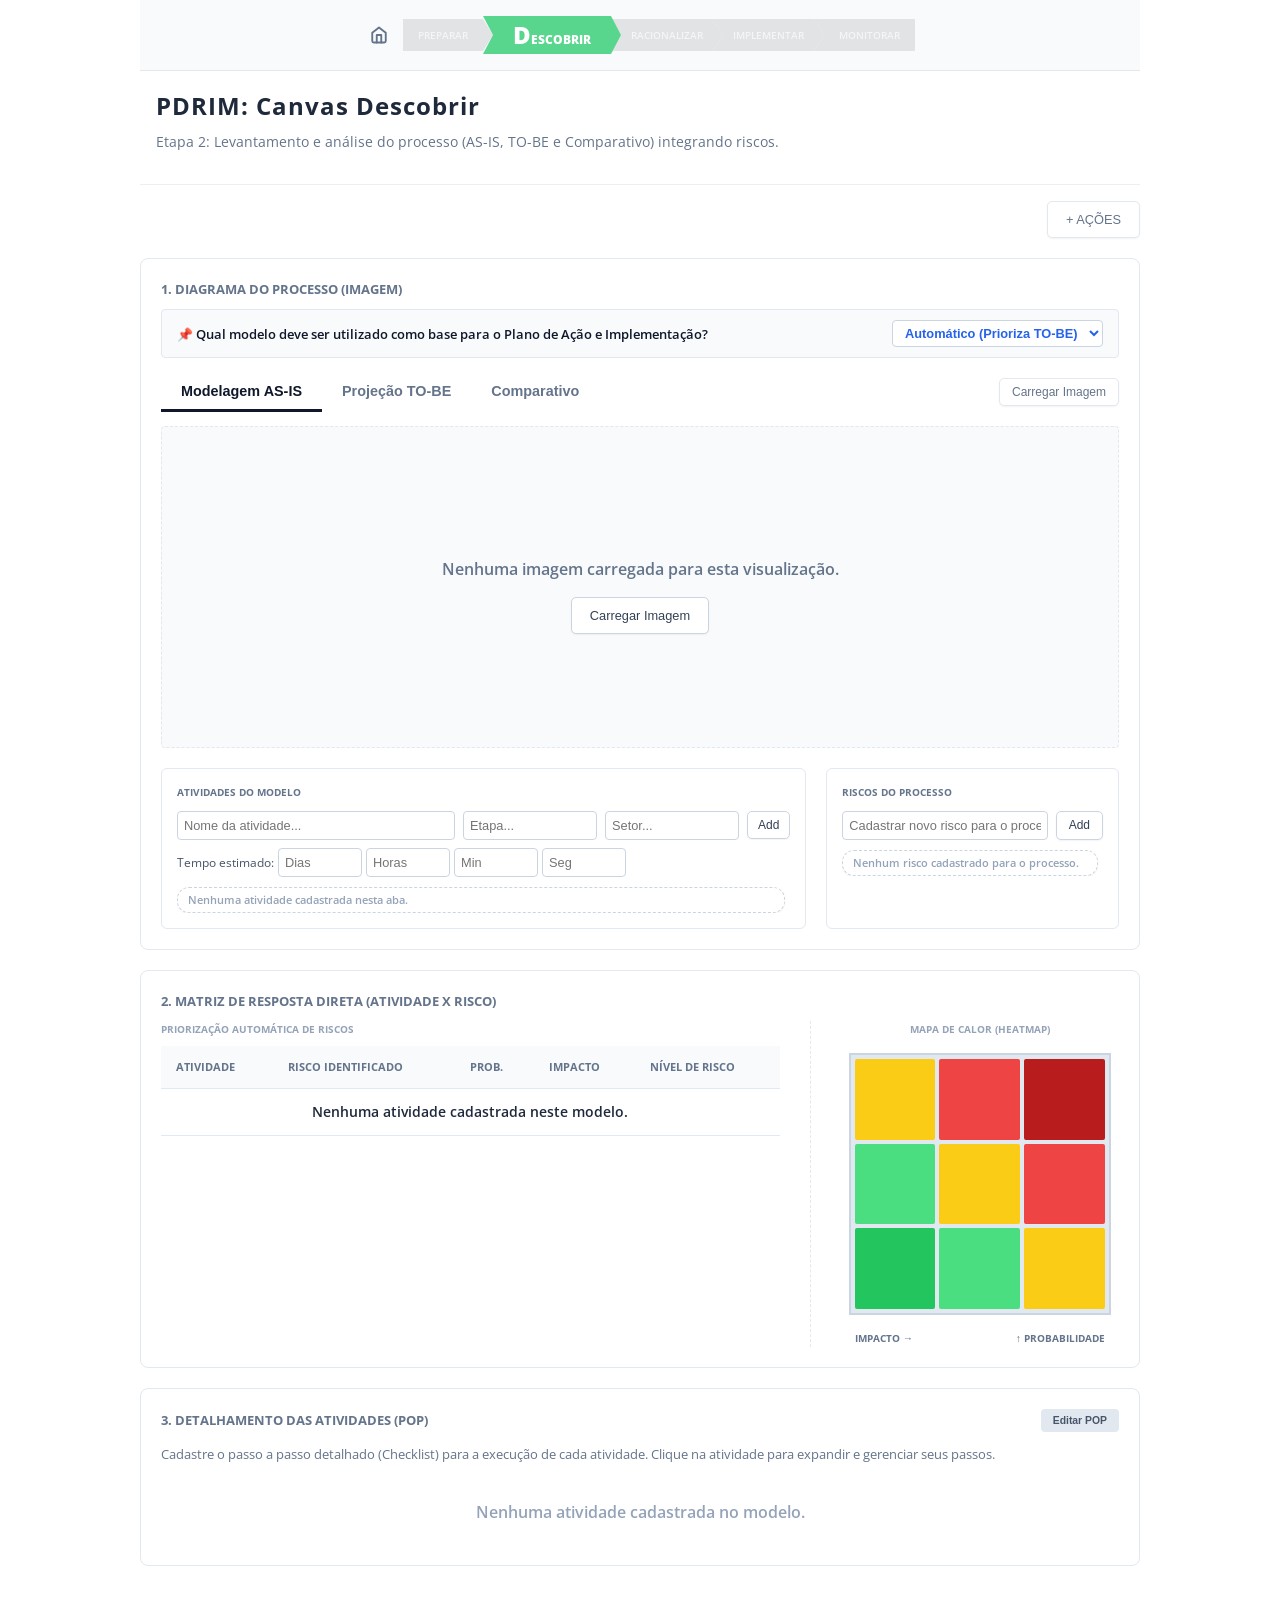
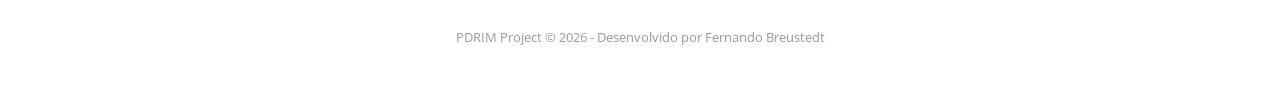
==== commit 79e6cd9b: "FIX: Descobrir edit functions improvements." ====
--- a/descobrir.html
+++ b/descobrir.html
@@ -159,11 +159,20 @@
                             <button class="btn-edit-action" id="btn-back-to-activities" style="display: none;" onclick="selectRisk(null)">Ver Todas</button>
                         </div>
                     </div>
-                    <div id="activity-add-wrapper" class="input-row no-print" style="margin-bottom: 10px;">
-                        <input type="text" id="new-activity-desc" placeholder="Nome da atividade..." class="flex-1" style="padding: 6px; border: 1px solid #cbd5e1; border-radius: 4px; font-size: 0.8rem;" onkeypress="if(event.key==='Enter') addActivity()">
-                        <input type="text" id="new-activity-etapa" placeholder="Etapa (Opc)..." style="width: 90px; padding: 6px; border: 1px solid #cbd5e1; border-radius: 4px; font-size: 0.8rem;" onkeypress="if(event.key==='Enter') addActivity()">
-                        <input type="text" id="new-activity-sector" placeholder="Setor..." style="width: 80px; padding: 6px; border: 1px solid #cbd5e1; border-radius: 4px; font-size: 0.8rem;" onkeypress="if(event.key==='Enter') addActivity()">
-                        <button class="btn-main" style="padding: 6px 10px; font-size: 0.75rem;" onclick="addActivity()">Add</button>
+                    <div id="activity-add-wrapper" class="input-row no-print" style="margin-bottom: 10px; gap: 8px; flex-wrap: wrap; align-items: stretch;">
+                        <div style="display: flex; gap: 8px; flex-wrap: nowrap; align-items: center; width: 100%; overflow-x: auto;">
+                            <input type="text" id="new-activity-desc" placeholder="Nome da atividade..." class="flex-1" style="flex: 1 1 180px; min-width: 160px; padding: 6px; border: 1px solid #cbd5e1; border-radius: 4px; font-size: 0.8rem;" onkeypress="if(event.key==='Enter') addActivity()">
+                            <input type="text" id="new-activity-etapa" placeholder="Etapa..." style="flex: 0 0 120px; min-width: 100px; padding: 6px; border: 1px solid #cbd5e1; border-radius: 4px; font-size: 0.8rem;" onkeypress="if(event.key==='Enter') addActivity()">
+                            <input type="text" id="new-activity-sector" placeholder="Setor..." style="flex: 0 0 120px; min-width: 100px; padding: 6px; border: 1px solid #cbd5e1; border-radius: 4px; font-size: 0.8rem;" onkeypress="if(event.key==='Enter') addActivity()">
+                            <button class="btn-main" style="flex: 0 0 auto; padding: 6px 10px; font-size: 0.75rem; white-space: nowrap;" onclick="addActivity()">Add</button>
+                        </div>
+                        <div style="display: flex; gap: 4px; flex-wrap: wrap; align-items: center; width: 100%;">
+                            <span style="font-size: 0.75rem; color: #475569; white-space: nowrap;">Tempo estimado:</span>
+                            <input type="number" id="new-activity-time-d" placeholder="Dias" min="0" style="width: 70px; padding: 6px; border: 1px solid #cbd5e1; border-radius: 4px; font-size: 0.8rem;" onkeypress="if(event.key==='Enter') addActivity()">
+                            <input type="number" id="new-activity-time-h" placeholder="Horas" min="0" style="width: 70px; padding: 6px; border: 1px solid #cbd5e1; border-radius: 4px; font-size: 0.8rem;" onkeypress="if(event.key==='Enter') addActivity()">
+                            <input type="number" id="new-activity-time-m" placeholder="Min" min="0" style="width: 70px; padding: 6px; border: 1px solid #cbd5e1; border-radius: 4px; font-size: 0.8rem;" onkeypress="if(event.key==='Enter') addActivity()">
+                            <input type="number" id="new-activity-time-s" placeholder="Seg" min="0" style="width: 70px; padding: 6px; border: 1px solid #cbd5e1; border-radius: 4px; font-size: 0.8rem;" onkeypress="if(event.key==='Enter') addActivity()">
+                        </div>
                     </div>
                     <div id="activity-link-wrapper" class="input-row no-print" style="display: none; margin-bottom: 10px;">
                         <select id="existing-act-sel" class="flex-1" style="padding: 6px; border: 1px solid #cbd5e1; border-radius: 4px; font-size: 0.8rem;"></select>
--- a/css/style.css
+++ b/css/style.css
@@ -395,13 +395,15 @@
 /* Esmaece itens já clicados para dar destaque nos faltantes */
 .pop-step-row.status-sim,
 .pop-step-row.status-nao,
-.pop-step-row.status-na {
+.pop-step-row.status-na,
+.pop-step-row.status-custom {
     opacity: 0.5;
     filter: grayscale(0.5);
 }
 .pop-step-row.status-sim:hover,
 .pop-step-row.status-nao:hover,
-.pop-step-row.status-na:hover {
+.pop-step-row.status-na:hover,
+.pop-step-row.status-custom:hover {
     opacity: 1;
     filter: grayscale(0);
 }
@@ -409,6 +411,7 @@
 .pop-step-row.status-sim { background-color: #f0fdf4 !important; border-color: #bbf7d0 !important; }
 .pop-step-row.status-nao { background-color: #fef2f2 !important; border-color: #fecaca !important; }
 .pop-step-row.status-na { background-color: #f8fafc !important; border-color: #e2e8f0 !important; }
+.pop-step-row.status-custom { background-color: #eff6ff !important; border-color: #bfdbfe !important; }
 
 .pop-step-row.dragging { opacity: 0.5; }
 .pop-step-row.drag-over { border-top: 2px dashed var(--accent) !important; padding-top: 7px !important; }
